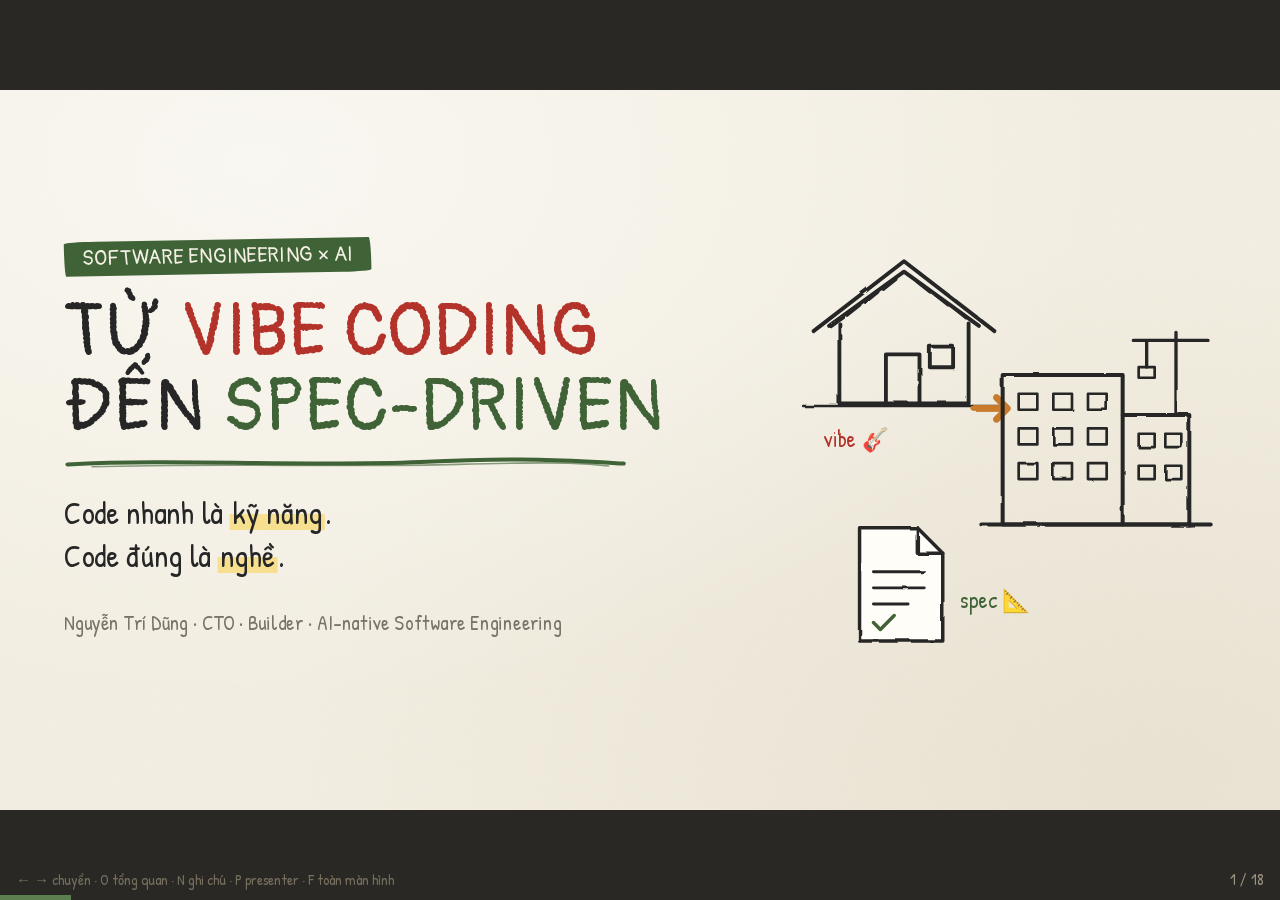
==== slides/index.html @ d76882a0 "Slides, repo mẫu Spec Kit và demo cho buổi 'Từ Vibe Coding đến Spec-Driven' Co-Authored-By: Claude O" ====
<!DOCTYPE html>
<html lang="vi">
<head>
<meta charset="UTF-8">
<meta name="viewport" content="width=device-width, initial-scale=1">
<title>Từ Vibe Coding đến Spec-Driven</title>
<link rel="stylesheet" href="fonts/fonts.css">
<style>
:root{
  --paper:#f5f0e4; --paper2:#efe8d8; --ink:#262626; --ink2:#4a4a4a; --mute:#7a7468;
  --green:#3f6236; --green2:#5b7f4f; --greenbg:#dfe6d2; --red:#b3332b; --redbg:#f3d9d3;
  --yellow:#f6e08f; --orange:#c97a2b; --blue:#3b5f8a;
  --hand:'Patrick Hand','Pangolin','Comic Sans MS',cursive;
  --title:'Pangolin','Patrick Hand','Comic Sans MS',cursive;
  --mono:'JetBrains Mono',ui-monospace,Menlo,monospace;
  --wob:255px 18px 225px 15px / 15px 225px 18px 255px;
  --wob2:15px 225px 15px 255px / 255px 15px 225px 18px;
}
*{box-sizing:border-box}
html,body{margin:0;height:100%;background:#2a2824;overflow:hidden;font-family:var(--hand);color:var(--ink)}
#stage{position:absolute;width:1600px;height:900px;left:50%;top:50%;transform-origin:0 0}
.slide{position:absolute;inset:0;padding:56px 80px 60px;display:none;flex-direction:column;
  background:var(--paper);
  background-image:
    radial-gradient(ellipse at 20% 10%,rgba(255,255,255,.55),transparent 60%),
    radial-gradient(ellipse at 90% 95%,rgba(160,140,100,.12),transparent 55%),
    url("data:image/svg+xml;utf8,<svg xmlns='http://www.w3.org/2000/svg' width='300' height='300'><filter id='n'><feTurbulence type='fractalNoise' baseFrequency='.85' numOctaves='3' stitchTiles='stitch'/><feColorMatrix values='0 0 0 0 .4  0 0 0 0 .35  0 0 0 0 .25  0 0 0 .07 0'/></filter><rect width='100%' height='100%' filter='url(%23n)'/></svg>");
  font-size:28px;line-height:1.35}
.slide.active{display:flex}
.slide aside.notes{display:none}

/* ---------- Typography ---------- */
h1,h2,h3{font-family:var(--title);font-weight:400;margin:0;letter-spacing:.5px}
h1.t{font-size:62px;text-transform:uppercase;text-align:center;line-height:1.1}
h1.t .g{color:var(--green)}
.brush{display:block;margin:6px auto 0;width:62%;height:16px}
.sub{text-align:center;font-size:30px;color:var(--ink2);margin-top:8px}
.secno{position:absolute;left:34px;top:34px;background:var(--green);color:#f5f0e4;font-family:var(--title);font-size:30px;
  padding:4px 22px 4px 16px;border-radius:var(--wob);transform:rotate(-3deg)}
.g{color:var(--green)} .r{color:var(--red)} .o{color:var(--orange)} .m{color:var(--mute)} .b{color:var(--blue)}
.hl{background:linear-gradient(transparent 55%,var(--yellow) 55%,var(--yellow) 92%,transparent 92%);padding:0 3px}
.u{text-decoration:underline;text-decoration-color:var(--green2);text-decoration-thickness:3px;text-underline-offset:6px}
.ur{text-decoration:underline wavy;text-decoration-color:var(--red);text-decoration-thickness:2px;text-underline-offset:6px}
code,.mono{font-family:var(--mono);font-size:.78em}
small{font-size:.8em}
ul.clean{list-style:none;padding:0;margin:0} ul.clean li{margin:6px 0}
ul.dots{margin:6px 0;padding-left:26px} ul.dots li{margin:4px 0}
.ck::before{content:"✔";color:var(--green);margin-right:10px;font-weight:700}
.xx::before{content:"✘";color:var(--red);margin-right:10px;font-weight:700}

/* ---------- Sketchy boxes ---------- */
.box{position:relative;padding:20px 24px;border:2.5px solid var(--ink);border-radius:var(--wob);background:rgba(255,255,255,.28)}
.box.alt{border-radius:var(--wob2)}
.box.green{border-color:var(--green);background:rgba(223,230,210,.55)}
.box.red{border-color:var(--red);background:rgba(243,217,211,.45)}
.box.dash{border-style:dashed}
.box.fill{background:var(--greenbg)}
.box h3{font-size:32px;margin-bottom:8px}
.tag{display:inline-block;background:var(--ink);color:var(--paper);padding:4px 22px;font-family:var(--title);font-size:30px;border-radius:var(--wob);transform:rotate(-1deg)}
.tag.red{background:var(--red)} .tag.green{background:var(--green)}
.tag.light{background:#e4dac3;color:var(--ink)}
.num{display:inline-flex;align-items:center;justify-content:center;width:46px;height:46px;border-radius:50%;
  background:var(--green);color:#fff;font-family:var(--title);font-size:26px;flex:none}
.num.red{background:var(--red)} .num.ink{background:var(--ink)}
.chot{margin-top:auto;border:2.5px dashed var(--ink2);border-radius:var(--wob2);padding:14px 26px;font-size:30px;
  display:block;background:rgba(246,224,143,.25)}
.chot::before{content:"★";font-size:38px;color:var(--orange);margin-right:16px;vertical-align:-4px}
.chot.big{font-size:36px;text-align:center}

/* ---------- Layout ---------- */
.row{display:flex;gap:28px} .col{display:flex;flex-direction:column;gap:18px}
.grow{flex:1} .center{text-align:center} .mid{align-items:center} .jc{justify-content:center}
.grid2{display:grid;grid-template-columns:1fr 1fr;gap:26px}
.grid3{display:grid;grid-template-columns:repeat(3,1fr);gap:22px}
.grid4{display:grid;grid-template-columns:repeat(4,1fr);gap:18px}
.vline{width:0;border-left:2.5px dashed var(--ink2);align-self:stretch}
.mt{margin-top:22px} .mt2{margin-top:36px} .mb{margin-bottom:18px}
.flow{display:flex;align-items:stretch;gap:0}
.flow .step{flex:1;text-align:center;padding:14px 10px;position:relative}
.flow .arrow{align-self:center;font-size:40px;color:var(--ink2);padding:0 4px}
.step .ic{height:84px;display:flex;justify-content:center;align-items:center;margin:6px 0}
.step h4{font-family:var(--title);font-weight:400;font-size:27px;margin:4px 0}
.step p{margin:2px 0;font-size:22px;color:var(--ink2)}
.ill{display:block;margin:auto}
svg .s{fill:none;stroke:var(--ink);stroke-width:3;stroke-linecap:round;stroke-linejoin:round}
.sketch{filter:url(#rough)}

/* tables */
table.t{border-collapse:collapse;width:100%;font-size:24px}
table.t th{font-family:var(--title);font-weight:400;text-align:left;border-bottom:2.5px solid var(--ink);padding:8px 12px;font-size:26px}
table.t td{border-bottom:1.5px dashed #b8ae98;padding:8px 12px;vertical-align:top}
pre.code{font-family:var(--mono);font-size:19px;line-height:1.45;background:#272822;color:#f2efe6;padding:18px 22px;border-radius:10px;margin:0;white-space:pre;overflow:hidden}
pre.code .c{color:#9a9a86} pre.code .k{color:#a6e22e} pre.code .y{color:#e6db74} pre.code .p{color:#f92672} pre.code .b{color:#66d9ef}
.paper{background:#fffdf7;border:1.5px solid #d6cdb6;box-shadow:4px 5px 0 rgba(0,0,0,.08);padding:18px 24px;font-size:22px;border-radius:4px}
.paper.mono{font-family:var(--mono);font-size:17px;line-height:1.5;white-space:pre}

.ex{display:flex;flex-wrap:wrap;gap:5px 8px;align-items:center;margin-top:4px}
.ex>b{font-family:var(--mono);font-size:15px;color:var(--mute);font-weight:400;margin-right:2px}
.ex>span{font-size:18.5px;color:var(--ink2);border:1.5px dashed #b8ae98;border-radius:14px;padding:1px 11px;background:rgba(255,255,255,.45)}
.key{font-size:24px;line-height:1.3}
.chot b,.key b{font-weight:400;color:var(--green)}
/* fragments */
.frag{opacity:0;transform:translateY(14px);transition:opacity .45s ease,transform .45s ease}
.frag.on{opacity:1;transform:none}
svg .frag{transform:none}
.frag.pop{transform:scale(.92)} .frag.pop.on{transform:none}
.frag.dim-after.on.past{opacity:.45}

/* chrome */
#bar{position:fixed;left:0;bottom:0;height:5px;background:var(--green2);transition:width .3s;z-index:5}
#pg{position:fixed;right:16px;bottom:10px;color:#9b9384;font:16px var(--hand);z-index:5}
#help{position:fixed;left:16px;bottom:10px;color:#77705f;font:15px var(--hand);z-index:5}
#notes-ov{position:fixed;left:0;right:0;bottom:0;max-height:42%;overflow:auto;background:rgba(20,20,18,.94);color:#f2ecdc;
  font:22px/1.45 var(--hand);padding:18px 30px;display:none;z-index:9;white-space:pre-wrap}
body.overview{overflow:auto}
body.overview #stage{position:static;transform:none!important;width:auto;height:auto;display:grid;grid-template-columns:repeat(auto-fill,400px);gap:18px;padding:24px;justify-content:center}
body.overview .slide{display:flex;position:relative;width:1600px;height:900px;zoom:.25;cursor:pointer;outline:6px solid transparent}
body.overview .slide.active{outline-color:var(--yellow)}
body.overview .frag{opacity:1;transform:none}
body.overview #bar,body.overview #pg{display:none}

/* presenter */
body.presenter{background:#1d1c1a;color:#eee;overflow:auto;font-family:var(--hand)}
#pv{display:none;padding:22px 30px;gap:24px;grid-template-columns:1.2fr 1fr;height:100vh}
body.presenter #pv{display:grid} body.presenter #stage,body.presenter #bar,body.presenter #pg,body.presenter #help{display:none}
#pv .clock{font-size:54px;font-family:var(--mono);color:var(--yellow)}
#pv .cur{font-size:30px;color:#fff;margin:6px 0} #pv .nxt{font-size:22px;color:#a9a294}
#pv .nt{font-size:25px;line-height:1.5;white-space:pre-wrap;overflow:auto;background:#2a2926;padding:18px 22px;border-radius:10px}
#pv button{font:20px var(--hand);padding:8px 18px;margin-right:8px;border-radius:8px;border:0;background:#3f6236;color:#fff;cursor:pointer}
#pv .plan{font-size:19px;color:#bdb6a7;line-height:1.6}
#pv .plan b{color:var(--yellow);font-weight:400}

@media print{
  @page{size:1600px 900px;margin:0}
  html,body{overflow:visible;background:none;height:auto}
  #stage{position:static;transform:none!important;width:1600px;height:auto}
  .slide{display:flex!important;position:relative;width:1600px;height:900px;page-break-after:always;break-after:page}
  .frag{opacity:1!important;transform:none!important}
  #bar,#pg,#help,#notes-ov{display:none!important}
}
</style>
</head>
<body>

<!-- ===================== SVG SYMBOLS (hand-drawn style) ===================== -->
<svg width="0" height="0" style="position:absolute" aria-hidden="true">
  <defs>
    <filter id="rough"><feTurbulence type="fractalNoise" baseFrequency="0.03" numOctaves="2" seed="7"/><feDisplacementMap in="SourceGraphic" scale="3.2"/></filter>
    <symbol id="robot" viewBox="0 0 100 110">
      <g fill="none" stroke="#262626" stroke-width="3" stroke-linecap="round" stroke-linejoin="round"><line x1="50" y1="6" x2="50" y2="20"/><circle cx="50" cy="6" r="4" fill="#5b7f4f"/>
      <rect x="18" y="20" width="64" height="46" rx="18"/><rect x="28" y="30" width="44" height="26" rx="11" fill="#262626"/>
      <rect x="10" y="36" width="8" height="16" rx="3"/><rect x="82" y="36" width="8" height="16" rx="3"/>
      <rect x="28" y="70" width="44" height="34" rx="10"/><circle cx="50" cy="86" r="5"/></g>
      <ellipse cx="40" cy="43" rx="5" ry="6" fill="#9fd88a"/><ellipse cx="60" cy="43" rx="5" ry="6" fill="#9fd88a"/>
    </symbol>
    <symbol id="person" viewBox="0 0 100 120">
      <g fill="none" stroke="#262626" stroke-width="3" stroke-linecap="round" stroke-linejoin="round"><circle cx="50" cy="30" r="18" fill="#fffdf7"/><path d="M33 24c4-14 30-16 35-2c-6-4-14-6-20 0c-4-4-10-2-15 2z" fill="#262626"/>
      <path d="M44 34q6 4 12 0"/><path d="M20 116c0-34 12-50 30-50s30 16 30 50" fill="#e8e2d2"/><path d="M42 68l8 12l8-12"/></g>
      <circle cx="43" cy="28" r="2" fill="#262626"/><circle cx="57" cy="28" r="2" fill="#262626"/>
    </symbol>
    <symbol id="laptop" viewBox="0 0 120 80">
      <g fill="none" stroke="#262626" stroke-width="3" stroke-linecap="round" stroke-linejoin="round"><path d="M22 8h76v50H22z" fill="#d9d2c0"/><path d="M8 62h104l-8 12H16z" fill="#e8e2d2"/><circle cx="60" cy="33" r="5"/></g>
    </symbol>
    <symbol id="hut" viewBox="0 0 160 130">
      <g fill="none" stroke="#262626" stroke-width="3" stroke-linecap="round" stroke-linejoin="round"><path d="M10 64L80 10l70 54"/><path d="M22 60L80 18l58 42" />
      <path d="M30 58v62h100V58"/><path d="M66 120V82h26v38"/><rect x="100" y="76" width="18" height="16"/>
      <path d="M36 52l10-8M50 42l10-8M64 32l10-8M90 26l10 8M104 36l10 8M118 46l10 8" stroke-width="2"/>
      <path d="M2 122h156" stroke-width="2"/></g>
    </symbol>
    <symbol id="building" viewBox="0 0 180 160">
      <g fill="none" stroke="#262626" stroke-width="3" stroke-linecap="round" stroke-linejoin="round"><rect x="20" y="40" width="90" height="112"/><path d="M110 70h50v82h-50"/>
      <path d="M32 54h14v12H32zM58 54h14v12H58zM84 54h14v12H84zM32 80h14v12H32zM58 80h14v12H58zM84 80h14v12H84zM32 106h14v12H32zM58 106h14v12H58zM84 106h14v12H84zM122 84h12v10h-12zM142 84h12v10h-12zM122 108h12v10h-12zM142 108h12v10h-12z" stroke-width="2"/>
      <path d="M150 70V8M118 14h56M150 14l-26 0M128 14v20" stroke-width="2.5"/><rect x="122" y="34" width="12" height="8" stroke-width="2"/>
      <path d="M4 152h172"/></g>
    </symbol>
    <symbol id="doc" viewBox="0 0 90 110">
      <g fill="none" stroke="#262626" stroke-width="3" stroke-linecap="round" stroke-linejoin="round"><path d="M10 6h50l22 22v76H10z" fill="#fffdf7"/><path d="M60 6v22h22"/>
      <path d="M22 44h44M22 58h44M22 72h30" stroke-width="2.5"/><path d="M22 88l6 6l12-12" stroke="#3f6236"/></g>
    </symbol>
    <symbol id="bulb" viewBox="0 0 80 100">
      <g fill="none" stroke="#262626" stroke-width="3" stroke-linecap="round" stroke-linejoin="round"><path d="M40 12a24 24 0 0 0-14 44c4 4 5 8 5 14h18c0-6 1-10 5-14a24 24 0 0 0-14-44z" fill="#f6e08f"/>
      <path d="M31 76h18M33 84h14"/><path d="M8 18l7 5M72 18l-7 5M40 0v6M2 46h7M78 46h-7" stroke-width="2.5"/></g>
    </symbol>
    <symbol id="sign" viewBox="0 0 100 110">
      <g fill="none" stroke="#262626" stroke-width="3" stroke-linecap="round" stroke-linejoin="round"><path d="M48 10v96"/><path d="M14 18h66l12 12l-12 12H14z" fill="#d9c7a3"/><path d="M84 52H22l-12 12l12 12h62z" fill="#e8dcc2"/><path d="M30 106h40"/></g>
    </symbol>
    <symbol id="check" viewBox="0 0 90 110">
      <g fill="none" stroke="#262626" stroke-width="3" stroke-linecap="round" stroke-linejoin="round"><rect x="10" y="12" width="70" height="92" rx="6" fill="#fffdf7"/><rect x="30" y="4" width="30" height="14" rx="4" fill="#d9d2c0"/>
      <path d="M22 40l5 5l9-9M22 62l5 5l9-9M22 84l5 5l9-9" stroke="#3f6236"/><path d="M44 42h26M44 64h26M44 86h20" stroke-width="2.5"/></g>
    </symbol>
    <symbol id="test" viewBox="0 0 100 100">
      <g fill="none" stroke="#262626" stroke-width="3" stroke-linecap="round" stroke-linejoin="round"><rect x="8" y="8" width="84" height="84" rx="10" fill="#fffdf7"/><path d="M26 52l14 14l34-34" stroke="#3f6236" stroke-width="6"/></g>
    </symbol>
    <symbol id="tree" viewBox="0 0 100 100">
      <g fill="none" stroke="#262626" stroke-width="3" stroke-linecap="round" stroke-linejoin="round"><rect x="34" y="6" width="32" height="16" rx="3"/><path d="M50 22v14M18 36h64M18 36v12M50 36v12M82 36v12"/>
      <rect x="6" y="48" width="24" height="14" rx="3"/><rect x="38" y="48" width="24" height="14" rx="3"/><rect x="70" y="48" width="24" height="14" rx="3"/>
      <path d="M18 62v10M50 62v10M82 62v10M10 72h16v12H10zM42 72h16v12H42zM74 72h16v12H74z" stroke-width="2"/></g>
    </symbol>
    <symbol id="target" viewBox="0 0 100 100">
      <g fill="none" stroke="#262626" stroke-width="3" stroke-linecap="round" stroke-linejoin="round"><circle cx="46" cy="54" r="38"/><circle cx="46" cy="54" r="24"/><circle cx="46" cy="54" r="9" fill="#b3332b"/><path d="M46 54L90 10M80 10h10v10"/></g>
    </symbol>
    <symbol id="brush" viewBox="0 0 600 16" preserveAspectRatio="none">
      <path d="M4 10 C120 3 260 13 380 7 S540 5 596 9" stroke="#3f6236" stroke-width="5" fill="none" stroke-linecap="round"/>
      <path d="M30 13 C160 8 300 14 420 10 S560 9 580 12" stroke="#3f6236" stroke-width="2" fill="none" stroke-linecap="round" opacity=".6"/>
    </symbol>
  </defs>
</svg>

<div id="stage">

<!-- 15 slides. Lời nói chi tiết: ../kich-ban-noi.md -->

<!-- 1 ─────────────────────────────────────────── -->
<section class="slide" data-title="Tiêu đề" data-part="0. Mở đầu (0–5')">
  <div class="row mid" style="height:100%;gap:40px">
    <div class="grow">
      <div class="tag green" style="font-size:26px">SOFTWARE ENGINEERING × AI</div>
      <h1 style="font-family:var(--title);font-size:92px;line-height:1.02;margin-top:26px;text-transform:uppercase">
        Từ <span class="r">Vibe Coding</span><br>đến <span class="g">Spec-Driven</span></h1>
      <svg class="brush" style="margin:14px 0 0;width:80%"><use href="#brush"/></svg>
      <p style="font-size:40px;margin:26px 0 0">Code nhanh là <span class="hl">kỹ năng</span>.<br>Code đúng là <span class="hl">nghề</span>.</p>
      <p class="m" style="font-size:26px;margin-top:40px">Nguyễn Trí Dũng · CTO · Builder · AI-native Software Engineering</p>
    </div>
    <div class="sketch" style="width:520px;position:relative;height:560px">
      <svg width="260" height="210" style="position:absolute;left:0;top:30px"><use href="#hut"/></svg>
      <div style="position:absolute;left:30px;top:250px;font-size:28px" class="r">vibe 🎸</div>
      <div style="position:absolute;left:210px;top:180px;font-size:70px;color:var(--orange)">➜</div>
      <svg width="300" height="270" style="position:absolute;right:0;top:120px"><use href="#building"/></svg>
      <svg width="130" height="160" style="position:absolute;left:60px;bottom:30px"><use href="#doc"/></svg>
      <div style="position:absolute;left:200px;bottom:70px;font-size:28px" class="g">spec 📐</div>
    </div>
  </div>
<aside class="notes">§1 (0:00–2:00) Chào · giới thiệu 60s · 3 câu hỏi giơ tay (nói, không chiếu).</aside>
</section>

<!-- 2 ─────────────────────────────────────────── -->
<section class="slide" data-title="Một prompt, 2 phút" data-part="0. Mở đầu (0–5')">
  <h1 class="t">1 câu prompt · <span class="g">2 phút 37 giây</span></h1>
  <svg class="brush"><use href="#brush"/></svg>
  <div class="row mt" style="gap:28px;align-items:flex-start">
    <div class="col" style="width:470px">
      <pre class="code" style="font-size:22px"><span class="c">$</span> claude
<span class="y">&gt; làm cho tôi app đặt phòng
  tự học cho thư viện, có 6 phòng,
  đẹp, chạy được luôn</span></pre>
      <div class="box green" style="font-size:23px"><b>AI tự nghĩ ra</b> (không ai yêu cầu):
        <ul class="clean" style="font-size:21px;margin-top:6px">
          <li class="ck frag" data-f="1">Mở cửa 7:00–21:00</li><li class="ck frag" data-f="2">Tối đa 3 giờ / người / ngày</li><li class="ck frag" data-f="3">Đặt trước tối đa 7 ngày</li>
          <li class="ck frag" data-f="4">Chặn trùng giờ, chặn giờ đã qua</li><li class="ck frag" data-f="5">Ẩn họ, chỉ hiện tên</li><li class="ck frag" data-f="6">Mã huỷ 6 ký tự</li></ul></div>
    </div>
    <div class="grow" style="position:relative">
      <img src="img/studyroom-app.jpg" style="width:100%;border-radius:10px;box-shadow:6px 8px 0 rgba(0,0,0,.12);border:2px solid #333" alt="App đặt phòng do AI tạo">
      <div class="tag red" style="position:absolute;right:-14px;bottom:-18px;font-size:26px;transform:rotate(-3deg)">Opus 5.5 · không sửa 1 dòng</div>
    </div>
  </div>
  <div class="chot frag" data-f="9">Vậy… <b>còn cần kỹ sư phần mềm không?</b> 🤔</div>
<aside class="notes">§2 (2:00–5:00) Show app thật (localhost:3000). Khen thật lòng. Đặt câu hỏi treo: còn cần kỹ sư không? → cả buổi trả lời câu này.</aside>
</section>

<!-- 3 ─────────────────────────────────────────── -->
<section class="slide" data-title="Vibe coding tỏa sáng khi nào" data-part="1. Vibe coding (5–15')">
  <div class="secno">1/-</div>
  <h1 class="t">Vibe coding: <span class="g">siêu năng lực thật</span></h1>
  <svg class="brush"><use href="#brush"/></svg>
  <div class="paper center mt" style="font-size:26px">"…fully give in to the vibes… and <span class="hl">forget that the code even exists</span>." <span class="m" style="font-size:21px">— Andrej Karpathy, 02/2025</span></div>
  <div class="grid4 mt" style="font-size:22px;gap:18px">
    <div data-f="1" class="frag box"><div style="font-size:46px">🧪</div><h3 style="font-size:27px">Thử ý tưởng</h3>
      <p><b>Tình huống:</b> muốn biết thư viện có cần app đặt phòng không</p><p class="g">→ 2 phút có app, mang đi hỏi thủ thư <b>chiều nay</b></p></div>
    <div data-f="2" class="frag box alt"><div style="font-size:46px">📚</div><h3 style="font-size:27px">Học cái mới</h3>
      <p><b>Tình huống:</b> chưa hiểu WebSocket là gì</p><p class="g">→ bảo AI làm app chat, chạy thử rồi <b>đọc ngược</b> code</p></div>
    <div data-f="3" class="frag box"><div style="font-size:46px">🏆</div><h3 style="font-size:27px">Thi / demo</h3>
      <p><b>Tình huống:</b> hackathon 24h, cần bản chạy được để trình bày</p><p class="g">→ demo xong là <b>xong việc</b></p></div>
    <div data-f="4" class="frag box alt"><div style="font-size:46px">🔧</div><h3 style="font-size:27px">Việc vặt</h3>
      <p><b>Tình huống:</b> gộp 300 file Excel điểm danh thành 1</p><p class="g">→ script chạy <b>1 lần</b>, dùng xong bỏ</p></div>
  </div>
  <div class="chot frag" data-f="5">Điểm chung: <b>sai cũng không ai mất gì</b> · <b>dùng xong có thể vứt</b>.</div>
<aside class="notes">§3 (5:00–9:00) Định nghĩa + 4 tình huống cụ thể. Chốt điểm chung: rủi ro thấp, vứt được.</aside>
</section>

<!-- 4 ─────────────────────────────────────────── -->
<section class="slide" data-title="Đổi đề: có tiền thật" data-part="1. Vibe coding (5–15')">
  <div class="secno">DEMO</div>
  <h1 class="t">Đổi đề: <span class="r">có tiền thật</span> 💰</h1>
  <svg class="brush"><use href="#brush"/></svg>
  <div class="row mt" style="gap:28px">
    <div class="col" style="width:560px">
      <pre class="code" style="font-size:21px"><span class="c">$</span> claude
<span class="y">&gt; làm cho tôi app cho nhà đầu tư
  cầm cố cổ phiếu trong tài khoản
  chứng khoán để vay tiền ngân hàng,
  có tính lãi hằng ngày, đẹp,
  chạy được luôn</span></pre>
      <div class="box green" style="font-size:22px">Kết quả: <b>766 dòng</b>, đẹp, có biểu đồ lãi, cảnh báo call margin, kịch bản giá, xuất CSV… 👏<br><span class="m">AI còn ghi chú: "số liệu là giả định".</span> Ai đọc dòng đó?</div>
    </div>
    <div class="col grow">
      <div class="box red frag" data-f="1"><b class="r">Nhưng AI đã tự quyết thay bạn — về tiền:</b>
        <table class="t" style="font-size:19.5px;margin-top:6px">
          <tr><th>AI tự chọn (code thật)</th><th style="width:22%">Ai duyệt?</th></tr>
          <tr class="frag" data-f="2"><td>Lãi <b>8,9–10,5%/năm</b>, gắn với <b>tên ngân hàng thật</b> (Techcombank, BIDV…)</td><td class="r">không ai</td></tr>
          <tr class="frag" data-f="3"><td>Chia <b>365</b> ngày · quá hạn phạt <b>150%</b> lãi</td><td class="r">không ai</td></tr>
          <tr class="frag" data-f="4"><td>Cho vay <b>40–50%</b> giá trị cổ phiếu, tuỳ mã</td><td class="r">không ai</td></tr>
          <tr class="frag" data-f="5"><td>Cảnh báo ở LTV <b>60%</b>, bán giải chấp ở <b>70%</b></td><td class="r">không ai</td></tr>
          <tr class="frag" data-f="6"><td>Trả nợ: trừ <b>lãi trước, gốc sau</b></td><td class="r">không ai</td></tr>
          <tr class="frag" data-f="7"><td>Tiền lãi là <b>số thực</b>, không làm tròn đến đồng</td><td class="r">không ai</td></tr>
          <tr class="frag" data-f="8"><td>Giá cổ phiếu <b>gõ cứng</b> · dữ liệu lưu <b>trên trình duyệt</b> · <b>không</b> nối ngân hàng/CTCK nào</td><td class="r">—</td></tr>
        </table></div>
      <div class="box dash alt center frag" data-f="20" style="font-size:25px">Với thư viện: đoán sai = <b>đặt lại phòng</b>.<br>Với ngân hàng: đoán sai = <b class="r">mất tiền thật, kiện tụng</b>.</div>
    </div>
  </div>
<aside class="notes">§4 (9:00–15:00) LIVE hoặc mở bản đã vibe sẵn (demo/vibe-camco). Mở code, tìm các hằng số lãi/LTV cho phòng xem.
Câu chốt: không phải AI dở — mà AI ĐOÁN, và không ai duyệt.</aside>
</section>

<!-- 5 ─────────────────────────────────────────── -->
<section class="slide" data-title="Tảng băng" data-part="2. Phần chìm (15–35')">
  <div class="secno">2/-</div>
  <h1 class="t">Code &amp; UI chỉ là <span class="g">đỉnh tảng băng</span></h1>
  <svg class="brush"><use href="#brush"/></svg>
  <div class="row mt mid" style="gap:24px">
    <div style="width:820px;position:relative;height:600px">
      <svg viewBox="0 0 820 600" width="820" height="600" class="sketch">
        <path d="M0 130 Q 102 120 205 130 T 410 130 T 615 130 T 820 130" stroke="#3b5f8a" stroke-width="3" fill="none"/>
        <rect x="0" y="130" width="820" height="470" fill="#3b5f8a" opacity=".08"/>
        <path d="M330 130 L370 50 L410 75 L450 40 L490 130" fill="#fffdf7" stroke="#262626" stroke-width="3" stroke-linecap="round" stroke-linejoin="round"/>
        <g class="frag" data-f="1"><path d="M330 130 L60 290 L90 470 L300 590 L560 590 L770 450 L760 270 L490 130 Z" fill="#e7eef5" stroke="#262626" stroke-width="3" stroke-linecap="round" stroke-linejoin="round"/></g>
      </svg>
      <div style="position:absolute;left:350px;top:78px;font-size:22px">UI · Code</div>
      <div style="position:absolute;left:110px;top:235px;width:620px;font-size:24px;line-height:1.8;text-align:center;color:var(--ink2)">
        <div class="frag" data-f="2"><b class="g">Business Rules</b>: lãi suất, hạn mức, đáo hạn, cut-off time, ngày lễ</div>
        <div class="frag" data-f="3"><b class="g">Integration</b>: API Core Banking, công ty chứng khoán, reconciliation</div>
        <div class="frag" data-f="4"><b class="g">Security</b>: encryption, chữ ký số, phân quyền, audit log</div>
        <div class="frag" data-f="5"><b class="g">Scalability</b>: 10.000 người dùng cùng lúc</div>
        <div class="frag" data-f="6"><b class="g">Compliance</b>: KYC, bảo vệ dữ liệu cá nhân</div>
        <div class="frag" data-f="7"><b class="g">Operations</b>: incident, maintenance, handover</div></div>
    </div>
    <div class="col grow" style="font-size:25px">
      <div class="box">Vibe coding làm <b>phần nổi</b> rất giỏi.</div>
      <div class="box red alt frag" data-f="8">Phần chìm <b class="r">không thể đoán</b>: phải <b>biết</b>, phải <b>thống nhất</b>, phải <b>đúng 100%</b>.</div>
      <div class="box green frag" data-f="9">Kỹ sư phần mềm = người <b>nhìn thấy phần chìm</b>.<br><span class="g"><b>System Thinking</b></span></div>
    </div>
  </div>
<aside class="notes">§5 (15:00–20:00) Nhấn → từng tầng: khối chìm → Business Rules → Integration → Security → Scalability → Compliance → Operations → 2 câu chốt bên phải.</aside>
</section>

<!-- 6 ─────────────────────────────────────────── -->
<section class="slide" data-title="App không đứng một mình" data-part="2. Phần chìm (15–35')">
  <div class="secno">2/-</div>
  <h1 class="t">App của bạn <span class="r">không đứng một mình</span></h1>
  <svg class="brush"><use href="#brush"/></svg>
  <div style="position:relative;height:610px;margin-top:10px">
    <svg viewBox="0 0 1440 610" width="1440" height="610" style="position:absolute;left:0;top:0" class="sketch">
      <defs><marker id="ah2" viewBox="0 0 10 10" refX="8" refY="5" markerWidth="7" markerHeight="7" orient="auto-start-reverse"><path d="M0 0L10 5L0 10z" fill="#262626"/></marker></defs>
      <g fill="none" stroke="#262626" stroke-width="3" stroke-linecap="round">
        <path d="M250 300 H480" marker-end="url(#ah2)" marker-start="url(#ah2)"/>
        <g class="frag" data-f="1"><path d="M790 250 L1010 140" marker-end="url(#ah2)" marker-start="url(#ah2)"/></g>
        <g class="frag" data-f="2"><path d="M790 350 L1010 460" marker-end="url(#ah2)" marker-start="url(#ah2)"/></g>
      </g>
    </svg>
    <div class="box center" style="position:absolute;left:0;top:220px;width:250px"><div style="font-size:50px">📱</div><b>10.000 nhà đầu tư</b></div>
    <div class="box green alt center" style="position:absolute;left:480px;top:200px;width:310px;height:200px"><div style="font-size:50px">🧩</div><b>Hệ thống của bạn</b><br><span class="m" style="font-size:22px">(app vibe 2 phút?)</span></div>
    <div class="box center frag" data-f="1" style="position:absolute;left:1010px;top:60px;width:330px"><div style="font-size:44px">🏦</div><b>Core Banking</b><br><span style="font-size:21px">giải ngân · thu nợ · tài khoản</span></div>
    <div class="box alt center frag" data-f="2" style="position:absolute;left:1010px;top:400px;width:330px"><div style="font-size:44px">📈</div><b>Securities Company</b><br><span style="font-size:21px">phong toả cổ phiếu · giá · force sell</span></div>
    <div class="box dash frag" data-f="3" style="position:absolute;left:560px;top:0;width:420px;font-size:21px">📄 <b>API Contract (2 bên):</b> format, error code, timeout. Gọi lại lần 2 có bị trừ tiền 2 lần? <span class="m">(idempotency)</span></div>
    <div class="box dash alt frag" data-f="4" style="position:absolute;left:0;top:30px;width:430px;font-size:21px">🔐 <b>Security:</b> encryption, ký số từng request, key để ở đâu, ai được xem dữ liệu?</div>
    <div class="box dash frag" data-f="5" style="position:absolute;left:0;top:430px;width:440px;font-size:21px">🚦 <b>Load / Rate Limit:</b> 10.000 người bấm "xem dư nợ" = 10.000 request vào Core Banking. Có làm nghẽn ngân hàng?</div>
    <div class="box dash red alt frag" data-f="6" style="position:absolute;left:470px;top:440px;width:470px;font-size:21px">🕳️ <b>Backdoor &amp; DDoS:</b> app sơ sài nối thẳng API ngân hàng → hacker đi qua app của bạn. DDoS là sập.</div>
  </div>
<aside class="notes">§6 (20:00–26:00) → Core Banking → Securities Company → API Contract → Security → Load → Backdoor/DDoS. Mỗi lần nhấn, nói 1 ý.</aside>
</section>

<!-- 7 ─────────────────────────────────────────── -->
<section class="slide" data-title="Khi app thành công" data-part="2. Phần chìm (15–35')">
  <div class="secno">2/-</div>
  <h1 class="t">Khi app <span class="g">thành công</span>… mới là lúc <span class="r">khó</span></h1>
  <svg class="brush"><use href="#brush"/></svg>
  <div class="row mt jc" style="gap:0;align-items:stretch;font-size:26px">
    <div class="box center" style="width:330px"><div class="tag light">Tháng 1</div><div style="font-size:52px">🚀</div>2 bạn vibe ra app</div>
    <div class="arrow frag" data-f="1" style="align-self:center;font-size:46px;padding:0 14px">→</div>
    <div class="box alt green center frag" data-f="1" style="width:330px"><div class="tag green">Tháng 6</div><div style="font-size:52px">🎉</div>10.000 users · business <b>đúng</b>!</div>
    <div class="arrow frag" data-f="2" style="align-self:center;font-size:46px;padding:0 14px">→</div>
    <div class="box center frag" data-f="2" style="width:380px"><div class="tag light">Tháng 7</div><div style="font-size:52px">👔➜👩‍💻👨‍💻</div>Bạn đi lo business,<br><b>handover</b> cho 2 dev mới</div>
  </div>
  <div class="row mt mid jc" style="gap:30px">
    <div class="paper frag" data-f="3" style="font-size:26px;max-width:880px">🧑‍💻 <b>Dev mới:</b> <i>"Anh ơi, lãi đang chia 365 hay 360? Sao chỗ này làm tròn lên? Em sửa có ảnh hưởng gì không?"</i></div>
    <div class="box red frag" data-f="4" style="font-size:26px;width:470px">😶 Bạn: <i>"…AI chọn đấy."</i><br><b class="r">Chỉ có code. Không ai biết vì sao.</b></div>
  </div>
  <div class="box dash mt frag" data-f="5" style="font-size:24px">
    <div class="row mid" style="gap:18px"><b style="white-space:nowrap">💸 Chi phí vòng đời phần mềm:</b>
      <div class="grow" style="display:flex;height:42px;border:2.5px solid var(--ink);border-radius:8px;overflow:hidden;font-size:21px">
        <div style="width:25%;background:var(--greenbg);display:flex;align-items:center;justify-content:center">Build</div>
        <div style="width:75%;background:var(--redbg);display:flex;align-items:center;justify-content:center"><b>Operate &amp; Maintain</b> — nhiều năm</div></div></div>
  </div>
  <div class="chot frag" data-f="6">Code cho biết hệ thống <b>đang</b> làm gì. Không cho biết <b>đúng ra</b> phải làm gì.</div>
<aside class="notes">§7a (26:00–30:00) Kể như câu chuyện: Tháng 1 → Tháng 6 → Tháng 7 → câu hỏi của dev mới → "AI chọn đấy" → chi phí vòng đời → câu chốt.
Tỉ lệ Build/Operate là minh hoạ xu hướng phổ biến (bảo trì chiếm phần lớn TCO) — không nêu con số chính xác.</aside>
</section>

<section class="slide" data-title="Một ticket từ khách hàng" data-part="2. Phần chìm (15–35')">
  <div class="secno">2/-</div>
  <h1 class="t">Một <span class="r">ticket</span> từ khách hàng</h1>
  <svg class="brush"><use href="#brush"/></svg>
  <div class="paper mt center" style="font-size:30px">💬 <i>"Đặt hàng báo <b>thành công</b>, tôi có dùng mã giảm giá <b>XXXX</b>, nhưng <b>chưa nhận được hàng</b>."</i></div>
  <div class="row mt mid frag" data-f="1" style="gap:16px;font-size:26px">
    <div class="tag red" style="width:190px;text-align:center">❌ Vibe</div>
    <div class="box red" style="padding:10px 20px"><code>&gt; fix lỗi khách báo</code></div><div style="font-size:34px">→</div>
    <div class="box red alt" style="padding:10px 20px">deploy luôn</div><div style="font-size:34px">→</div>
    <div style="font-size:44px">🙏</div>
  </div>
  <div class="row mt2" style="gap:16px;font-size:25px;align-items:stretch">
    <div class="tag green frag" data-f="2" style="width:190px;text-align:center;align-self:flex-start;font-size:26px">✅ Thực tế</div>
    <div class="box frag" data-f="2" style="flex:1"><h3>① Investigate</h3>
      <ul class="clean" style="line-height:1.5"><li>• Triage ticket</li><li>• Đọc logs, tra đơn hàng</li><li>• <b>Root Cause</b>: voucher? payment? shipping?</li><li>• Reproduce lỗi</li></ul></div>
    <div class="frag" data-f="3" style="align-self:center;font-size:40px">→</div>
    <div class="box alt frag" data-f="3" style="flex:1"><h3>② Fix</h3>
      <ul class="clean" style="line-height:1.5"><li>• <b class="hl">Đối chiếu spec</b>: đúng ra phải thế nào?</li><li>• Patch</li><li>• Unit + integration test</li></ul></div>
    <div class="frag" data-f="4" style="align-self:center;font-size:40px">→</div>
    <div class="box green frag" data-f="4" style="flex:1"><h3>③ Release</h3>
      <ul class="clean" style="line-height:1.5"><li>• Staging → <b>UAT</b></li><li>• Data migration (sửa đơn sai)</li><li>• Deploy Production</li><li>• Monitor</li></ul></div>
  </div>
  <div class="chot frag" data-f="5">Không có spec, bạn <b>không biết đó là bug hay là feature</b>.</div>
<aside class="notes">§7b (30:00–35:00) Đọc to ticket → Vibe (1 dòng) → Investigate → Fix (nhấn "đối chiếu spec") → Release → câu chốt, nói CHẬM.</aside>
</section>

<!-- 8 ─────────────────────────────────────────── -->
<section class="slide" data-title="SDD Upstream" data-part="3. Spec-Driven Development (35–60')">
  <div class="secno">3/-</div>
  <h1 class="t" style="font-size:54px;padding:0 40px">Spec-Driven Development ① <span class="g">Định nghĩa đúng</span></h1>
  <svg class="brush"><use href="#brush"/></svg>
  <div class="box fill row mid" style="gap:16px;padding:10px 22px;margin-top:14px;font-size:27px"><span class="tag green" style="font-size:22px;white-space:nowrap;flex:none">Định nghĩa</span><div><b>Định nghĩa đúng</b> = hiểu &amp; <b>chốt</b> bài toán: làm gì, cho ai, theo luật nào, ràng buộc gì, <b>trước</b> khi viết dòng code đầu tiên. <span class="g mono" style="font-size:19px">(Upstream)</span></div></div>
  <div class="row" style="margin-top:14px" style="gap:22px">
    <div class="col grow" style="gap:9px">
      <div class="box  row mid frag" data-f="1" style="gap:16px;padding:6px 18px">
        <span class="num" style="flex:none">1</span><div style="font-size:40px;width:50px;text-align:center">📜</div>
        <div style="width:300px;flex:none"><b style="font-size:26px">Hiến pháp dự án</b><br><span class="g mono" style="font-size:19px">Constitution</span></div>
        <div class="grow"><div class="key">Nguyên tắc <b>không ai được vi phạm</b>, kể cả AI</div><div class="ex"><b>Ex:</b><span>Mọi phép tính tiền phải có test</span><span>Không để secret trong code</span><span>Dữ liệu khách không ra nước ngoài</span></div></div></div>
      <div class="box alt row mid frag" data-f="2" style="gap:16px;padding:6px 18px">
        <span class="num" style="flex:none">2</span><div style="font-size:40px;width:50px;text-align:center">🎯</div>
        <div style="width:300px;flex:none"><b style="font-size:26px">Build cái gì, cho ai</b><br><span class="g mono" style="font-size:19px">What &amp; Why</span></div>
        <div class="grow"><div class="key">Cái gì, cho ai, vì sao. <b>Chưa nói công nghệ</b></div><div class="ex"><b>Ex:</b><span>Nhà đầu tư xem lãi phải trả mỗi ngày</span><span>Cảnh báo khi giá cổ phiếu giảm</span></div></div></div>
      <div class="box  row mid frag" data-f="3" style="gap:16px;padding:6px 18px">
        <span class="num" style="flex:none">3</span><div style="font-size:40px;width:50px;text-align:center">🧭</div>
        <div style="width:300px;flex:none"><b style="font-size:26px">Chưa biết thì hỏi</b><br><span class="g mono" style="font-size:19px">Clarify · FDE</span></div>
        <div class="grow"><div class="key">Chỗ chưa rõ thì <b>đi hỏi</b>, không đoán</div><div class="ex"><b>Ex:</b><span>Cut-off mấy giờ?</span><span>Đáo hạn vào ngày lễ?</span><span>FDE ngồi cạnh chuyên viên tín dụng</span></div></div></div>
      <div class="box alt row mid frag" data-f="4" style="gap:16px;padding:6px 18px">
        <span class="num" style="flex:none">4</span><div style="font-size:40px;width:50px;text-align:center">🏗️</div>
        <div style="width:300px;flex:none"><b style="font-size:26px">Thiết kế &amp; chọn công nghệ</b><br><span class="g mono" style="font-size:19px">Architecture &amp; Planning</span></div>
        <div class="grow"><div class="key">Chọn theo <b>bối cảnh khách hàng</b>, không theo sở thích</div><div class="ex"><b>Ex:</b><span>Budget: dao mổ trâu giết ruồi?</span><span>Team khách chỉ biết PHP</span><span>GCP / AWS / on-premise</span><span>Microservice hay monolith</span></div></div></div>
      <div class="box green row mid frag" data-f="5" style="gap:16px;padding:6px 18px">
        <span class="num" style="flex:none">5</span><div style="font-size:40px;width:50px;text-align:center">✅</div>
        <div style="width:300px;flex:none"><b style="font-size:26px">Kiểm tra spec</b><br><span class="g mono" style="font-size:19px">Validate Spec</span></div>
        <div class="grow"><div class="key">SRS đủ chưa, mâu thuẫn gì? <b>Chốt rồi mới vào dev</b></div><div class="ex"><b>Ex:</b><span>Mọi yêu cầu đều testable</span><span>Không còn [NEEDS CLARIFICATION]</span></div></div></div>
    </div>
    <div class="paper frag" data-f="6" style="width:370px;font-size:21px;line-height:1.55;align-self:flex-end">
      <b style="font-size:25px">📐 Upstream Deliverables</b><br>
      <span class="key" style="font-size:21px">Requirements &amp; Basic Design phải <b class="r" style="color:var(--red)">sign-off</b> mới vào dev.</span>
      <div style="margin-top:6px">
      • System Architecture Diagram<br>
      • Feature · Screen · Batch List<br>
      • API Specification <span class="m">(OpenAPI)</span><br>
      • ER Diagram · Table Definitions<br>
      • Screen Design <span class="m">UI · fields · actions</span></div>
      <div class="m" style="font-size:17px;margin-top:6px">SRS chuẩn: ISO/IEC/IEEE 29148</div>
    </div>
  </div>
<aside class="notes">§9 (35:00–42:00) Quy trình KHÔNG phụ thuộc công cụ. Nhấn → từng bước 1→5, rồi ô Upstream Deliverables.
Bước 4: kể chuyện khách chỉ biết PHP, khách bắt dùng AWS/GCP, khách không muốn lock-in cloud. Bước 3 + 4 đi cùng nhau.</aside>
</section>

<section class="slide" data-title="SDD Downstream" data-part="3. Spec-Driven Development (35–60')">
  <div class="secno">3/-</div>
  <h1 class="t" style="font-size:54px;padding:0 40px">Spec-Driven Development ② <span class="g">Chia việc &amp; làm</span></h1>
  <svg class="brush"><use href="#brush"/></svg>
  <div class="box fill row mid" style="gap:16px;padding:10px 22px;margin-top:14px;font-size:27px"><span class="tag green" style="font-size:22px;white-space:nowrap;flex:none">Định nghĩa</span><div><b>Chia việc &amp; làm</b> = biến spec đã chốt thành <b>task nhỏ</b>, làm <b>cuốn chiếu</b>, mỗi phần đều <b>đối chiếu lại spec</b>. <span class="g mono" style="font-size:19px">(Downstream)</span></div></div>
  <div class="row" style="margin-top:14px" style="gap:24px">
    <div class="col grow" style="gap:9px">
      <div class="box  row mid frag" data-f="1" style="gap:16px;padding:6px 18px">
        <span class="num" style="flex:none">6</span><div style="font-size:40px;width:50px;text-align:center">🧩</div>
        <div style="width:300px;flex:none"><b style="font-size:26px">Chia việc, chia sprint</b><br><span class="g mono" style="font-size:19px">Tasks &amp; Sprint</span></div>
        <div class="grow"><div class="key">Làm <b>cuốn chiếu</b>, không làm một cục</div><div class="ex"><b>Ex:</b><span>500 màn hình → 10 màn → feedback → sửa → 10 màn tiếp</span><span>AI hay "cơm" đều thế</span></div></div></div>
      <div class="box alt row mid frag" data-f="2" style="gap:16px;padding:6px 18px">
        <span class="num" style="flex:none">7</span><div style="font-size:40px;width:50px;text-align:center">🔍</div>
        <div style="width:300px;flex:none"><b style="font-size:26px">Kế hoạch đã đủ chưa</b><br><span class="g mono" style="font-size:19px">Validate Plan · WBS</span></div>
        <div class="grow"><div class="key">Danh sách task đã <b>phủ hết spec</b> chưa?</div><div class="ex"><b>Ex:</b><span>Master Schedule → WBS</span><span>Giao đúng role: BA · Designer · Dev · QA</span></div></div></div>
      <div class="box  row mid frag" data-f="3" style="gap:16px;padding:6px 18px">
        <span class="num" style="flex:none">8</span><div style="font-size:40px;width:50px;text-align:center">⚙️</div>
        <div style="width:300px;flex:none"><b style="font-size:26px">Code &amp; test</b><br><span class="g mono" style="font-size:19px">Implement</span></div>
        <div class="grow"><div class="key"><b>Đáy chữ V</b>: phần dễ nhất thời AI</div><div class="ex"><b>Ex:</b><span>Spec + task rõ → AI code &amp; test rất nhanh</span></div></div></div>
      <div class="box green row mid frag" data-f="4" style="gap:16px;padding:6px 18px">
        <span class="num" style="flex:none">↻</span><div style="font-size:40px;width:50px;text-align:center">🔁</div>
        <div style="width:300px;flex:none"><b style="font-size:26px">Lặp mỗi ngày</b><br><span class="g mono" style="font-size:19px">Loop · Verify</span></div>
        <div class="grow"><div class="key">Công việc hằng ngày, <b>đến khi WBS done</b></div><div class="ex"><b>Ex:</b><span>Nhận task → làm → đối chiếu spec → xong → task mới</span></div></div></div>
    </div>
  </div>
  <div class="chot frag" data-f="5">Quy trình này <b>có từ trước AI</b>. AI không xoá nó, AI làm <b>phần code</b> nhanh hơn.</div>
<aside class="notes">§10 (42:00–48:00) → 6 Tasks & Sprint (chuyện 500 màn hình) → 7 Validate Plan/WBS → 8 Implement → Loop → V-Model → câu chốt.</aside>
</section>

<section class="slide" data-title="SDD và V-Model" data-part="3. Spec-Driven Development (35–60')">
  <div class="secno">3/-</div>
  <h1 class="t" style="font-size:54px;padding:0 40px">Spec-Driven Development ③ <span class="g">nhìn qua V-Model</span></h1>
  <svg class="brush"><use href="#brush"/></svg>
  <div style="position:relative;height:470px;margin-top:6px">
    <svg viewBox="0 0 1440 470" width="1440" height="470" style="position:absolute;left:0;top:0" class="sketch">
      <defs><marker id="ahv" viewBox="0 0 10 10" refX="8" refY="5" markerWidth="7" markerHeight="7" orient="auto"><path d="M0 0L10 5L0 10z" fill="#7a7468"/></marker></defs>
      <path d="M330 20 L720 400 L1110 20" fill="none" stroke="#262626" stroke-width="4" stroke-linecap="round" stroke-linejoin="round"/>
      <text x="610" y="372" text-anchor="end" font-family="Pangolin" font-size="23" fill="#3f6236">Define · viết spec ↘</text>
      <text x="830" y="372" font-family="Pangolin" font-size="23" fill="#3f6236">↗ Verify · kiểm chứng</text>
      <g class="frag" data-f="3"><path d="M381 60 H1059" stroke="#7a7468" stroke-width="2.5" stroke-dasharray="8 8" fill="none" marker-end="url(#ahv)"/></g><g class="frag" data-f="4"><path d="M494 170 H946" stroke="#7a7468" stroke-width="2.5" stroke-dasharray="8 8" fill="none" marker-end="url(#ahv)"/></g><g class="frag" data-f="5"><path d="M607 280 H833" stroke="#7a7468" stroke-width="2.5" stroke-dasharray="8 8" fill="none" marker-end="url(#ahv)"/></g>
      <circle cx="720" cy="400" r="36" fill="#f6e08f" stroke="#262626" stroke-width="3"/>
      <text x="720" y="408" text-anchor="middle" font-family="Pangolin" font-size="22" fill="#262626">Code</text>
    </svg>
    <div class="box frag" data-f="2" style="position:absolute;left:9px;top:20px;width:300px;padding:7px 14px;text-align:right"><b style="font-size:23px">Requirements · <span class="mono">spec.md</span></b><div style="font-size:17.5px;line-height:1.3">User Stories · Functional Requirements (FR) · Success Criteria (SC)</div></div><div class="box green alt frag" data-f="3" style="position:absolute;left:1131px;top:20px;width:300px;padding:7px 14px"><b style="font-size:23px">Acceptance Test</b><div style="font-size:17.5px;line-height:1.3">Given/When/Then · Success Criteria (SC) đạt chưa?</div></div><div class="box frag" data-f="4" style="position:absolute;left:122px;top:130px;width:300px;padding:7px 14px;text-align:right"><b style="font-size:23px">Basic Design · <span class="mono">plan.md</span></b><div style="font-size:17.5px;line-height:1.3">Architecture · Non-Functional Requirements (NFR)</div></div><div class="box green alt frag" data-f="4" style="position:absolute;left:1018px;top:130px;width:300px;padding:7px 14px"><b style="font-size:23px">System Test</b><div style="font-size:17.5px;line-height:1.3">E2E · load · security</div></div><div class="box frag" data-f="5" style="position:absolute;left:235px;top:240px;width:300px;padding:7px 14px;text-align:right"><b style="font-size:23px">Detailed Design</b><div style="font-size:17.5px;line-height:1.3"><span class="mono">contracts/</span> · <span class="mono">data-model.md</span></div></div><div class="box green alt frag" data-f="5" style="position:absolute;left:905px;top:240px;width:300px;padding:7px 14px"><b style="font-size:23px">Integration Test</b><div style="font-size:17.5px;line-height:1.3">Contract test với API</div></div>
    <div class="frag" data-f="3" style="position:absolute;left:520px;top:22px;width:400px;text-align:center;font-size:19px;color:var(--mute)">test được thiết kế <b style="font-weight:400;color:var(--green)">ngay khi viết spec</b></div>
    <div class="frag" data-f="1" style="position:absolute;left:770px;top:385px;font-size:20px">
      <span class="mono">tasks.md → implement</span> + <b>Unit Test</b> <span class="g">⚡ AI làm nhanh nhất</span></div>
  </div>
  <div class="row" style="gap:18px;font-size:21px;margin-top:6px">
    <div class="box frag" data-f="6" style="flex:1;padding:10px 16px"><b class="g">Giống:</b> mỗi tài liệu cánh trái có <b>1 tầng kiểm chứng</b> cánh phải. Functional Requirement FR-001 ↔ test của FR-001 <span class="m">(traceability)</span></div>
    <div class="box alt frag" data-f="7" style="flex:1;padding:10px 16px"><b class="r">Khác:</b> V cổ điển chạy <b>1 lần</b> cho cả hệ thống. SDD chạy <b>"mini-V" cho từng feature</b>, lặp nhiều lần</div>
    <div class="box green frag" data-f="8" style="flex:1;padding:10px 16px"><b class="g">Thời AI:</b> đáy chữ V gần như miễn phí → giá trị dồn về <b>2 cánh</b>: spec &amp; verify</div>
  </div>
<aside class="notes">§V-Model (≈4') Nhịp: đáy (Code) → Requirements ↔ Acceptance → "thiết kế test ngay khi viết spec" → Basic Design ↔ System Test → Detailed Design ↔ Integration → Giống → Khác → Thời AI.
Nguồn: góc nhìn của người làm nghề (blog, dự án cộng đồng như Spec Kit V-Model Extension Pack), chưa phải chuẩn chính thức.</aside>
</section>

<section class="slide" data-title="Spec Kit = công cụ" data-part="3. Spec-Driven Development (35–60')">
  <div class="secno">3/-</div>
  <h1 class="t" style="font-size:54px;padding:0 40px"><span class="g">GitHub Spec Kit</span>: bộ công cụ cho quy trình đó</h1>
  <svg class="brush"><use href="#brush"/></svg>
  <table class="t mt" style="font-size:22px">
    <tr><th style="width:24%">Bước SDD</th><th style="width:24%">Lệnh trong agent</th><th>Mẹo</th></tr>
    <tr class="frag" data-f="1"><td><b>Constitution</b></td><td class="mono g">/speckit-constitution</td><td>Luật <b>thật sự đúng</b> với dự án, ngắn</td></tr><tr class="frag" data-f="2"><td><b>What &amp; Why</b></td><td class="mono g">/speckit-specify</td><td>Chưa nói tech stack. <i>"Nhà đầu tư xem lãi mỗi ngày…"</i></td></tr><tr class="frag" data-f="3"><td><b>Clarify</b></td><td class="mono r">/speckit-clarify</td><td>AI <b>đánh dấu</b> [NEEDS CLARIFICATION] thay vì đoán</td></tr><tr class="frag" data-f="4"><td><b>Architecture &amp; Planning</b></td><td class="mono g">/speckit-plan</td><td><b>Bây giờ</b> mới nói stack, API Contract, security</td></tr><tr class="frag" data-f="5"><td><b>Validate Spec</b></td><td class="mono r">/speckit-checklist</td><td>"Unit test" cho requirements: đã định nghĩa rounding chưa?</td></tr><tr class="frag" data-f="6"><td><b>Tasks &amp; Sprint</b></td><td class="mono g">/speckit-tasks</td><td>Chia theo <b>user story</b>, P1 chạy được trước</td></tr><tr class="frag" data-f="7"><td><b>Validate Plan</b></td><td class="mono r">/speckit-analyze</td><td>"Functional Requirement FR-004 chưa có task nào", soát <b>trước</b> khi code</td></tr><tr class="frag" data-f="8"><td><b>Implement</b></td><td class="mono g">/speckit-implement</td><td>Từng phase, <b>new session</b>, test trước</td></tr><tr class="frag" data-f="9"><td><b>Loop · Verify</b></td><td class="mono g">/speckit-converge</td><td>Đừng tin "Done ✅", đối chiếu spec, thiếu → thêm task</td></tr>
  </table>
  <div class="row mt jc" style="gap:18px;font-size:22px">
    <div class="box red dash frag" data-f="10">🚧 <span class="r mono">đỏ</span> = <b>Quality Gate</b>, việc nhỏ có thể bỏ</div>
    <div class="box dash alt frag" data-f="10">⚡ <b>Short path:</b> specify → plan → tasks → implement → converge</div>
    <div class="box green frag" data-f="11">🧰 Không dùng Spec Kit? <b>Quy trình vẫn y nguyên.</b></div>
  </div>
<aside class="notes">§12 (52:00–55:00) Spec Kit (mã nguồn mở của GitHub) map 1-1 với quy trình vừa nói. Mỗi bước = 1 lệnh gõ trong chat của agent (Claude Code, Copilot, Codex…). Chạy từng lệnh một, review rồi mới đi tiếp — theo Spec Kit Quickstart.</aside>
</section>

<!-- 9 ─────────────────────────────────────────── -->
<section class="slide" data-title="Giải phẫu spec" data-part="3. Spec-Driven Development (35–60')">
  <div class="secno">3/-</div>
  <h1 class="t"><span class="mono" style="font-size:.85em">spec.md</span>: phần chìm <span class="g">được viết ra</span></h1>
  <svg class="brush"><use href="#brush"/></svg>
  <div class="row mt" style="gap:26px">
    <div class="paper mono grow" style="font-size:16.5px;line-height:1.5"># Feature Specification: Tính lãi khoản vay cầm cố
<span class="frag" data-f="1">### User Story 1 - Xem lãi phải trả (Priority: P1)
1. <b>Given</b> dư nợ 100.000.000đ, lãi 12%/năm,
   <b>When</b> hết ngày 15/11,
   <b>Then</b> lãi ngày = 32.876đ (làm tròn xuống)</span>
<span class="frag" data-f="2">## Functional Requirements
- <b>FR-001</b>: Lãi tính trên dư nợ cuối ngày,
  day-count <b>Actual/365</b>
- <b>FR-004</b>: Đáo hạn rơi vào ngày nghỉ → dời sang
  ngày làm việc kế tiếp</span>
<span class="frag" data-f="3">- <b>FR-007</b>: Giải ngân sau cut-off thì lãi tính từ
  <span style="color:#b3332b">[NEEDS CLARIFICATION: cut-off mấy giờ?
  tính từ T hay T+1?]</span></span>
<span class="frag" data-f="4">## Success Criteria
- <b>SC-001</b>: Lệch reconciliation với ngân hàng = 0đ</span>
<span class="frag" data-f="4" style="font-family:var(--hand);font-size:19px;color:#7a7468;white-space:normal;display:block;margin-top:10px;border-top:1.5px dashed #d6cdb6;padding-top:6px"><b>FR</b> = Functional Requirement (yêu cầu chức năng) · <b>SC</b> = Success Criterion (tiêu chí thành công, đo được)</span></div>
    <div class="col" style="width:540px;font-size:23px">
      <table class="t" style="font-size:21px">
        <tr><th class="r">❌ Mơ hồ</th><th class="g">✅ Testable</th></tr>
        <tr class="frag" data-f="5"><td>"tính lãi hằng ngày"</td><td>dư nợ cuối ngày × lãi ÷ 365</td></tr>
        <tr class="frag" data-f="6"><td>"làm tròn hợp lý"</td><td>làm tròn xuống đến đồng</td></tr>
        <tr class="frag" data-f="7"><td>"chịu tải tốt"</td><td>≤ 50 request/giây vào Core Banking</td></tr>
        <tr class="frag" data-f="8"><td>"bảo mật"</td><td>mọi request ký số, secret không nằm trong code</td></tr>
      </table>
      <div class="box red alt frag" data-f="3"><b class="r">[NEEDS CLARIFICATION]</b>: AI <b>đánh dấu</b> thay vì đoán. Người có nghiệp vụ trả lời.</div>
    </div>
  </div>
  <div class="chot frag" data-f="9">Không viết được thành <b>automated test</b> → quy tắc đó chưa đủ rõ.</div>
<aside class="notes">§12 (53:00–60:00) → User Story (Given/When/Then) → Functional Requirements (FR) → [NEEDS CLARIFICATION] → Success Criteria (SC) → bảng mơ hồ/testable (cho phòng đoán trước khi lật) → chốt. Số liệu MINH HOẠ.</aside>
</section>

<!-- 10 ─────────────────────────────────────────── -->


<!-- 11 ─────────────────────────────────────────── -->
<section class="slide" data-title="Repo mẫu" data-part="5. Repo mẫu + demo (60–78')">
  <div class="secno">5/-</div>
  <h1 class="t">🎁 Repo mẫu = <span class="g">Spec Kit</span> + 1 lớp "dẫn đường"</h1>
  <svg class="brush"><use href="#brush"/></svg>
  <div class="row mt" style="gap:26px">
    <div class="paper mono" style="font-size:17.5px;width:700px"><span style="color:#999"># sinh bởi: specify init --integration claude</span>
├── .specify/
│   ├── memory/<b>constitution.md</b>  ← luật dự án
│   ├── templates/  scripts/
├── .claude/skills/speckit-*/     ← các skill Spec Kit
├── specs/
│   └── 001-tinh-lai/
│       ├── <b>spec.md</b>      ← nghiệp vụ
│       ├── <b>plan.md</b>      ← kỹ thuật
│       ├── data-model.md · contracts/
│       ├── <b>tasks.md</b>     ← việc theo story
│       └── checklists/
<span class="frag" data-f="1"><span style="color:#3f6236"># lớp dẫn đường (thêm cho người mới)</span>
├── <b>AGENTS.md</b> · CLAUDE.md  ← "không spec → không code"
├── <span style="color:#b3332b">spikes/</span>                  ← 🎸 vùng vibe
└── docs/cheatsheet.md</span></div>
    <table class="t grow" style="font-size:21px">
      <tr><th>Bạn nói…</th><th>Agent chạy</th></tr>
      <tr class="frag" data-f="2"><td>"mình muốn làm…", "code luôn đi"</td><td class="mono g">speckit-specify</td></tr>
      <tr class="frag" data-f="3"><td>"còn gì chưa rõ?"</td><td class="mono g">speckit-clarify</td></tr>
      <tr class="frag" data-f="4"><td>"dùng X hay Y?", "lên kế hoạch"</td><td class="mono g">speckit-plan</td></tr>
      <tr class="frag" data-f="5"><td>"spec ổn chưa?"</td><td class="mono g">speckit-checklist</td></tr>
      <tr class="frag" data-f="6"><td>"chia việc"</td><td class="mono g">speckit-tasks · analyze</td></tr>
      <tr class="frag" data-f="7"><td>"làm đi"</td><td class="mono g">speckit-implement</td></tr>
      <tr class="frag" data-f="8"><td>"xong chưa?"</td><td class="mono g">speckit-converge</td></tr>
      <tr class="frag" data-f="9"><td>"thử nhanh…", "spike"</td><td class="mono r">spikes/ (không cần spec)</td></tr>
    </table>
  </div>
  <div class="chot frag" data-f="20">Spec Kit = <b>quy trình chuẩn</b>. AGENTS.md = <b>người dẫn đường</b> cho ai chưa biết quy trình.</div>
<aside class="notes">§11 (60:00–63:00) Mở repo trong editor.</aside>
</section>

<!-- 12 ─────────────────────────────────────────── -->
<section class="slide" data-title="Demo 2" data-part="5. Repo mẫu + demo (60–78')">
  <div class="secno">DEMO</div>
  <h1 class="t">Live demo · <span class="g">tính lãi cầm cố</span> theo Spec Kit</h1>
  <svg class="brush"><use href="#brush"/></svg>
  <div class="row mt" style="gap:26px">
    <pre class="code" style="font-size:19px;width:900px"><span class="c">&gt; làm app cầm cố cổ phiếu vay tiền, tính lãi
  hằng ngày, code luôn đi</span>
<span class="c">#   → AGENTS.md: chưa có spec → chạy specify</span>
<span class="y">/speckit-specify</span> Tính lãi hằng ngày cho khoản vay
  cầm cố cổ phiếu …
<span class="y">/speckit-clarify</span>
<span class="c">#   → AI hỏi: 365 hay 360? cut-off? ngày lễ? làm tròn?</span>
<span class="y">/speckit-plan</span> TypeScript, module tính lãi thuần,
  không gọi API thật; test bằng Vitest.
<span class="y">/speckit-tasks</span>   <span class="y">/speckit-analyze</span>
<span class="c"># ── phiên mới ──</span>
<span class="y">/speckit-implement</span> Chỉ User Story 1
<span class="y">/speckit-converge</span></pre>
    <div class="col grow" style="font-size:23px">
      <div class="box green frag" data-f="1"><b>A → C</b> (~8') <code>demo-fresh</code>: specify · clarify · plan</div>
      <div class="box alt frag" data-f="2"><b>D → E</b> (~6') <code>demo-progress</code>: implement · converge</div>
      <div class="box red frag" data-f="1">🎯 Xem kỹ <b>câu hỏi của clarify</b> = phần chìm của tảng băng hiện lên</div>
      <div class="box dash alt frag" data-f="3" style="font-size:21px">🛟 Dự phòng: <code>specs/001-*</code> đã sinh sẵn lúc chuẩn bị</div>
    </div>
  </div>
<aside class="notes">§12 (63:00–78:00) LIVE DEMO CHÍNH theo kịch bản §12.</aside>
</section>

<!-- 13 ─────────────────────────────────────────── -->
<section class="slide" data-title="Khi nào vibe, khi nào spec" data-part="6. Kết (78–90')">
  <div class="secno">6/-</div>
  <h1 class="t">Khi nào <span class="r">vibe</span>, khi nào <span class="g">spec</span>?</h1>
  <svg class="brush"><use href="#brush"/></svg>
  <div class="row mt2" style="gap:30px">
    <div class="box red grow frag" data-f="1"><div class="tag red">🎸 Vibe là đủ</div>
      <ul class="clean mt" style="font-size:28px"><li>• Sai cũng không ai mất gì</li><li>• Dùng xong có thể vứt</li><li>• Chỉ mình bạn dùng / sửa</li><li>• Không nối với hệ thống khác</li></ul></div>
    <div class="box green alt grow frag" data-f="2"><div class="tag green">📐 Cần spec</div>
      <ul class="clean mt" style="font-size:28px"><li>• Có <b>tiền / dữ liệu thật</b></li><li>• Có <b>quy tắc nghiệp vụ</b> phải đúng 100%</li><li>• <b>Nối</b> với hệ thống khác</li><li>• Sẽ có <b>người khác</b> tiếp quản, vận hành</li></ul></div>
  </div>
  <div class="box dash mt2 center frag" data-f="3" style="font-size:31px">🧪 <b>"Khi khách hàng báo lỗi, mình có biết hệ thống <u>đúng ra</u> phải làm gì không?"</b><br><span class="m">Không → cần spec.</span></div>
<aside class="notes">§13 (78:00–81:00) Slide mang về số 1 — cho chụp ảnh.</aside>
</section>

<!-- 14 ─────────────────────────────────────────── -->
<section class="slide" data-title="3 điều mang về" data-part="6. Kết (78–90')">
  <h1 class="t">3 điều mang về</h1>
  <svg class="brush"><use href="#brush"/></svg>
  <div class="col mt" style="gap:22px;font-size:38px;max-width:1300px;margin:30px auto 0">
    <div class="box row mid frag" style="gap:24px"><span class="num" style="width:62px;height:62px;font-size:34px">1</span><div>Vibe để <span class="r">học nhanh</span>. Spec để <span class="g">xây chắc</span>.</div></div>
    <div class="box alt row mid frag" style="gap:24px"><span class="num" style="width:62px;height:62px;font-size:34px">2</span><div>AI làm <b>phần nổi</b>. Kỹ sư nhìn thấy <span class="hl">phần chìm</span>.</div></div>
    <div class="box green row mid frag" style="gap:24px"><span class="num" style="width:62px;height:62px;font-size:34px">3</span><div>AI viết code. <b>Bạn</b> định nghĩa đúng &amp; chịu trách nhiệm.</div></div>
  </div>
  <div class="box dash mt center frag" style="font-size:26px">🗓️ <b>Thử thách 7 ngày:</b> lấy 1 dự án vibe cũ → <code>specify init --here</code> → làm lại 1 feature đủ các bước Spec Kit → đổi 1 quy tắc, xem có vỡ không.</div>
  <div class="chot big">Code nhanh là kỹ năng. <b>Code đúng là nghề.</b></div>
<aside class="notes">§14 (81:00–84:00) Chậm lại. Trả lời câu hỏi treo ở slide 2: CÓ — vẫn cần kỹ sư, nhưng là kỹ sư nhìn thấy phần chìm.</aside>
</section>

<!-- 15 ─────────────────────────────────────────── -->
<section class="slide" data-title="Q&A" data-part="6. Kết (78–90')">
  <div class="row mid" style="height:100%;gap:60px">
    <div class="grow">
      <h1 style="font-family:var(--title);font-size:110px;line-height:1">Q &amp; A</h1>
      <svg class="brush" style="margin:10px 0;width:60%"><use href="#brush"/></svg>
      <p style="font-size:34px">Câu hỏi khó nhất của bạn về vibe / spec / AI là gì?</p>
      <div class="box mt2" style="font-size:26px">
        🎁 Repo &amp; slide:<br><b class="mono" style="font-size:24px">github.com/dzungtri/vibe2specdriven</b><br>
        🌐 dzungtri.github.io · facebook.com/dzungntnew
      </div>
    </div>
    <div class="col mid" style="width:420px">
      <div class="box center" style="width:360px;font-size:24px;padding:24px">📽️ Xem lại slide:<br><b class="mono" style="font-size:19px">dzungtri.github.io/<br>vibe2specdriven</b></div>
      <div class="sketch"><svg width="160" height="170"><use href="#robot"/></svg></div>
    </div>
  </div>
<aside class="notes">§15 (84:00–90:00) Q&A — xem bảng câu hỏi trong kịch bản. </aside>
</section>


</div><!-- /stage -->

<div id="bar"></div><div id="pg"></div>
<div id="help">← → chuyển · O tổng quan · N ghi chú · P presenter · F toàn màn hình</div>
<div id="notes-ov"></div>

<!-- Presenter view -->
<div id="pv">
  <div style="display:flex;flex-direction:column;gap:12px;min-height:0">
    <div class="cur" id="pv-cur"></div>
    <div class="nxt" id="pv-nxt"></div>
    <div class="nt" id="pv-nt" style="flex:1"></div>
  </div>
  <div style="display:flex;flex-direction:column;gap:14px">
    <div><span class="clock" id="pv-timer">00:00</span> <span style="color:#888;font-size:22px" id="pv-clock"></span></div>
    <div><button id="pv-prev">← Trước</button><button id="pv-next">Sau →</button><button id="pv-reset">⟲ Đồng hồ</button></div>
    <div class="plan" id="pv-plan"></div>
  </div>
</div>

<script>
(() => {
  const slides = [...document.querySelectorAll('.slide')];
  const stage = document.getElementById('stage');
  const bar = document.getElementById('bar'), pg = document.getElementById('pg');
  const notesOv = document.getElementById('notes-ov');
  const isPresenter = new URLSearchParams(location.search).has('presenter');
  const ch = 'BroadcastChannel' in window ? new BroadcastChannel('vibe2spec') : null;
  let cur = 0, frag = 0;

  const fit = () => {
    const s = Math.min(innerWidth / 1600, innerHeight / 900);
    stage.style.transform = `scale(${s}) translate(-50%,-50%)`;
    stage.style.transformOrigin = '0 0';
    stage.style.left = '50%'; stage.style.top = '50%';
    stage.style.transform = `translate(-50%,-50%) scale(${s})`;
    stage.style.transformOrigin = 'center center';
  };
  const frags = i => [...slides[i].querySelectorAll('.frag')];
  // Nhóm theo data-f (cùng số = hiện cùng lúc); không có data-f → mỗi phần tử 1 bước theo thứ tự DOM
  const keyOf = (el, k) => (el.dataset.f !== undefined ? +el.dataset.f : 1000 + k);
  const stepKeys = i => [...new Set(frags(i).map(keyOf))].sort((a, b) => a - b);
  const noteOf = i => (slides[i].querySelector('aside.notes')?.textContent || '').trim();

  function show(i, f = 0, broadcast = true) {
    cur = Math.max(0, Math.min(slides.length - 1, i));
    slides.forEach((s, k) => s.classList.toggle('active', k === cur));
    const fs = frags(cur), keys = stepKeys(cur); frag = f < 0 ? keys.length : Math.min(f, keys.length);
    fs.forEach((el, k) => el.classList.toggle('on', keys.indexOf(keyOf(el, k)) < frag));
    bar.style.width = ((cur + 1) / slides.length * 100) + '%';
    pg.textContent = `${cur + 1} / ${slides.length}`;
    notesOv.textContent = noteOf(cur);
    if (!isPresenter) history.replaceState(null, '', '#' + (cur + 1));
    if (broadcast && ch) ch.postMessage({ cur, frag });
    if (isPresenter) renderPresenter();
  }
  const next = () => { if (frag < stepKeys(cur).length) show(cur, frag + 1); else show(cur + 1, 0); };
  const prev = () => { if (frag > 0) show(cur, frag - 1); else show(cur - 1, -1); };

  // overview
  const toggleOverview = () => document.body.classList.toggle('overview');
  slides.forEach((s, k) => s.addEventListener('click', () => {
    if (document.body.classList.contains('overview')) { document.body.classList.remove('overview'); show(k, 0); }
  }));

  addEventListener('keydown', e => {
    if (e.metaKey || e.ctrlKey || e.altKey) return;
    const k = e.key;
    if (['ArrowRight', 'PageDown', ' ', 'Enter'].includes(k)) { e.preventDefault(); next(); }
    else if (['ArrowLeft', 'PageUp', 'Backspace'].includes(k)) { e.preventDefault(); prev(); }
    else if (k === 'Home') show(0); else if (k === 'End') show(slides.length - 1);
    else if (k === 'o' || k === 'O' || k === 'Escape') toggleOverview();
    else if (k === 'n' || k === 'N') notesOv.style.display = notesOv.style.display === 'block' ? 'none' : 'block';
    else if (k === 'p' || k === 'P') window.open(location.pathname + '?presenter#' + (cur + 1), 'presenter', 'width=1200,height=760');
    else if (k === 'f' || k === 'F') document.fullscreenElement ? document.exitFullscreen() : document.documentElement.requestFullscreen();
    else if (k === 'h' || k === 'H') { const h = document.getElementById('help'); h.style.display = h.style.display === 'none' ? '' : 'none'; }
  });
  let tx = null;
  addEventListener('touchstart', e => tx = e.touches[0].clientX, { passive: true });
  addEventListener('touchend', e => { if (tx === null) return; const d = e.changedTouches[0].clientX - tx; if (Math.abs(d) > 50) d < 0 ? next() : prev(); tx = null; });

  if (ch) ch.onmessage = ({ data }) => { if (typeof data.cur === 'number') show(data.cur, data.frag, false); };

  // presenter
  let t0 = Date.now();
  function renderPresenter() {
    const s = slides[cur];
    document.getElementById('pv-cur').textContent = `▶ ${cur + 1}/${slides.length} · ${s.dataset.part || ''} · ${s.dataset.title || ''}` + (stepKeys(cur).length ? `  [${frag}/${stepKeys(cur).length}]` : '');
    const n = slides[cur + 1];
    document.getElementById('pv-nxt').textContent = n ? `Tiếp: ${n.dataset.title}` : 'Hết';
    document.getElementById('pv-nt').textContent = noteOf(cur);
    const parts = {}; slides.forEach((x, k) => { const p = x.dataset.part; parts[p] = parts[p] || []; parts[p].push(k + 1); });
    document.getElementById('pv-plan').innerHTML = Object.entries(parts).map(([p, ks]) =>
      (ks.includes(cur + 1) ? `<b>▸ ${p}</b>` : p) + ` <span style="opacity:.6">(slide ${ks[0]}–${ks[ks.length - 1]})</span>`).join('<br>');
  }
  if (isPresenter) {
    document.body.classList.add('presenter');
    document.getElementById('pv-prev').onclick = prev;
    document.getElementById('pv-next').onclick = next;
    document.getElementById('pv-reset').onclick = () => t0 = Date.now();
    setInterval(() => {
      const s = Math.floor((Date.now() - t0) / 1000);
      document.getElementById('pv-timer').textContent = `${String(Math.floor(s / 60)).padStart(2, '0')}:${String(s % 60).padStart(2, '0')}`;
      document.getElementById('pv-clock').textContent = new Date().toLocaleTimeString('vi-VN', { hour: '2-digit', minute: '2-digit' });
    }, 1000);
  }

  addEventListener('resize', fit); fit();
  show((parseInt(location.hash.slice(1)) || 1) - 1, /[?&]all/.test(location.search) ? -1 : 0, false);
})();
</script>
</body>
</html>
---- slides/fonts/fonts.css ----
/* cyrillic-ext */
@font-face {
  font-family: 'JetBrains Mono';
  font-style: normal;
  font-weight: 400;
  font-display: swap;
  src: url(982bf4a95e.woff2) format('woff2');
  unicode-range: U+0460-052F, U+1C80-1C8A, U+20B4, U+2DE0-2DFF, U+A640-A69F, U+FE2E-FE2F;
}
/* cyrillic */
@font-face {
  font-family: 'JetBrains Mono';
  font-style: normal;
  font-weight: 400;
  font-display: swap;
  src: url(ffa6bbabb7.woff2) format('woff2');
  unicode-range: U+0301, U+0400-045F, U+0490-0491, U+04B0-04B1, U+2116;
}
/* greek */
@font-face {
  font-family: 'JetBrains Mono';
  font-style: normal;
  font-weight: 400;
  font-display: swap;
  src: url(9cb20f35ff.woff2) format('woff2');
  unicode-range: U+0370-0377, U+037A-037F, U+0384-038A, U+038C, U+038E-03A1, U+03A3-03FF;
}
/* vietnamese */
@font-face {
  font-family: 'JetBrains Mono';
  font-style: normal;
  font-weight: 400;
  font-display: swap;
  src: url(8ea5e19410.woff2) format('woff2');
  unicode-range: U+0102-0103, U+0110-0111, U+0128-0129, U+0168-0169, U+01A0-01A1, U+01AF-01B0, U+0300-0301, U+0303-0304, U+0308-0309, U+0323, U+0329, U+1EA0-1EF9, U+20AB;
}
/* latin-ext */
@font-face {
  font-family: 'JetBrains Mono';
  font-style: normal;
  font-weight: 400;
  font-display: swap;
  src: url(76306ee877.woff2) format('woff2');
  unicode-range: U+0100-02BA, U+02BD-02C5, U+02C7-02CC, U+02CE-02D7, U+02DD-02FF, U+0304, U+0308, U+0329, U+1D00-1DBF, U+1E00-1E9F, U+1EF2-1EFF, U+2020, U+20A0-20AB, U+20AD-20C4, U+2113, U+2C60-2C7F, U+A720-A7FF;
}
/* latin */
@font-face {
  font-family: 'JetBrains Mono';
  font-style: normal;
  font-weight: 400;
  font-display: swap;
  src: url(1cd702cd25.woff2) format('woff2');
  unicode-range: U+0000-00FF, U+0131, U+0152-0153, U+02BB-02BC, U+02C6, U+02DA, U+02DC, U+0304, U+0308, U+0329, U+2000-206F, U+20AC, U+2122, U+2191, U+2193, U+2212, U+2215, U+FEFF, U+FFFD;
}
/* cyrillic-ext */
@font-face {
  font-family: 'JetBrains Mono';
  font-style: normal;
  font-weight: 700;
  font-display: swap;
  src: url(982bf4a95e.woff2) format('woff2');
  unicode-range: U+0460-052F, U+1C80-1C8A, U+20B4, U+2DE0-2DFF, U+A640-A69F, U+FE2E-FE2F;
}
/* cyrillic */
@font-face {
  font-family: 'JetBrains Mono';
  font-style: normal;
  font-weight: 700;
  font-display: swap;
  src: url(ffa6bbabb7.woff2) format('woff2');
  unicode-range: U+0301, U+0400-045F, U+0490-0491, U+04B0-04B1, U+2116;
}
/* greek */
@font-face {
  font-family: 'JetBrains Mono';
  font-style: normal;
  font-weight: 700;
  font-display: swap;
  src: url(9cb20f35ff.woff2) format('woff2');
  unicode-range: U+0370-0377, U+037A-037F, U+0384-038A, U+038C, U+038E-03A1, U+03A3-03FF;
}
/* vietnamese */
@font-face {
  font-family: 'JetBrains Mono';
  font-style: normal;
  font-weight: 700;
  font-display: swap;
  src: url(8ea5e19410.woff2) format('woff2');
  unicode-range: U+0102-0103, U+0110-0111, U+0128-0129, U+0168-0169, U+01A0-01A1, U+01AF-01B0, U+0300-0301, U+0303-0304, U+0308-0309, U+0323, U+0329, U+1EA0-1EF9, U+20AB;
}
/* latin-ext */
@font-face {
  font-family: 'JetBrains Mono';
  font-style: normal;
  font-weight: 700;
  font-display: swap;
  src: url(76306ee877.woff2) format('woff2');
  unicode-range: U+0100-02BA, U+02BD-02C5, U+02C7-02CC, U+02CE-02D7, U+02DD-02FF, U+0304, U+0308, U+0329, U+1D00-1DBF, U+1E00-1E9F, U+1EF2-1EFF, U+2020, U+20A0-20AB, U+20AD-20C4, U+2113, U+2C60-2C7F, U+A720-A7FF;
}
/* latin */
@font-face {
  font-family: 'JetBrains Mono';
  font-style: normal;
  font-weight: 700;
  font-display: swap;
  src: url(1cd702cd25.woff2) format('woff2');
  unicode-range: U+0000-00FF, U+0131, U+0152-0153, U+02BB-02BC, U+02C6, U+02DA, U+02DC, U+0304, U+0308, U+0329, U+2000-206F, U+20AC, U+2122, U+2191, U+2193, U+2212, U+2215, U+FEFF, U+FFFD;
}
/* cyrillic-ext */
@font-face {
  font-family: 'Pangolin';
  font-style: normal;
  font-weight: 400;
  font-display: swap;
  src: url(904b2cd0ca.woff2) format('woff2');
  unicode-range: U+0460-052F, U+1C80-1C8A, U+20B4, U+2DE0-2DFF, U+A640-A69F, U+FE2E-FE2F;
}
/* cyrillic */
@font-face {
  font-family: 'Pangolin';
  font-style: normal;
  font-weight: 400;
  font-display: swap;
  src: url(232cb8b3c0.woff2) format('woff2');
  unicode-range: U+0301, U+0400-045F, U+0490-0491, U+04B0-04B1, U+2116;
}
/* vietnamese */
@font-face {
  font-family: 'Pangolin';
  font-style: normal;
  font-weight: 400;
  font-display: swap;
  src: url(3c2609b0bb.woff2) format('woff2');
  unicode-range: U+0102-0103, U+0110-0111, U+0128-0129, U+0168-0169, U+01A0-01A1, U+01AF-01B0, U+0300-0301, U+0303-0304, U+0308-0309, U+0323, U+0329, U+1EA0-1EF9, U+20AB;
}
/* latin-ext */
@font-face {
  font-family: 'Pangolin';
  font-style: normal;
  font-weight: 400;
  font-display: swap;
  src: url(2b203d4e6b.woff2) format('woff2');
  unicode-range: U+0100-02BA, U+02BD-02C5, U+02C7-02CC, U+02CE-02D7, U+02DD-02FF, U+0304, U+0308, U+0329, U+1D00-1DBF, U+1E00-1E9F, U+1EF2-1EFF, U+2020, U+20A0-20AB, U+20AD-20C4, U+2113, U+2C60-2C7F, U+A720-A7FF;
}
/* latin */
@font-face {
  font-family: 'Pangolin';
  font-style: normal;
  font-weight: 400;
  font-display: swap;
  src: url(e299b55547.woff2) format('woff2');
  unicode-range: U+0000-00FF, U+0131, U+0152-0153, U+02BB-02BC, U+02C6, U+02DA, U+02DC, U+0304, U+0308, U+0329, U+2000-206F, U+20AC, U+2122, U+2191, U+2193, U+2212, U+2215, U+FEFF, U+FFFD;
}
/* vietnamese */
@font-face {
  font-family: 'Patrick Hand';
  font-style: normal;
  font-weight: 400;
  font-display: swap;
  src: url(12db69e80c.woff2) format('woff2');
  unicode-range: U+0102-0103, U+0110-0111, U+0128-0129, U+0168-0169, U+01A0-01A1, U+01AF-01B0, U+0300-0301, U+0303-0304, U+0308-0309, U+0323, U+0329, U+1EA0-1EF9, U+20AB;
}
/* latin-ext */
@font-face {
  font-family: 'Patrick Hand';
  font-style: normal;
  font-weight: 400;
  font-display: swap;
  src: url(fa980ddfe7.woff2) format('woff2');
  unicode-range: U+0100-02BA, U+02BD-02C5, U+02C7-02CC, U+02CE-02D7, U+02DD-02FF, U+0304, U+0308, U+0329, U+1D00-1DBF, U+1E00-1E9F, U+1EF2-1EFF, U+2020, U+20A0-20AB, U+20AD-20C4, U+2113, U+2C60-2C7F, U+A720-A7FF;
}
/* latin */
@font-face {
  font-family: 'Patrick Hand';
  font-style: normal;
  font-weight: 400;
  font-display: swap;
  src: url(f8005c3847.woff2) format('woff2');
  unicode-range: U+0000-00FF, U+0131, U+0152-0153, U+02BB-02BC, U+02C6, U+02DA, U+02DC, U+0304, U+0308, U+0329, U+2000-206F, U+20AC, U+2122, U+2191, U+2193, U+2212, U+2215, U+FEFF, U+FFFD;
}
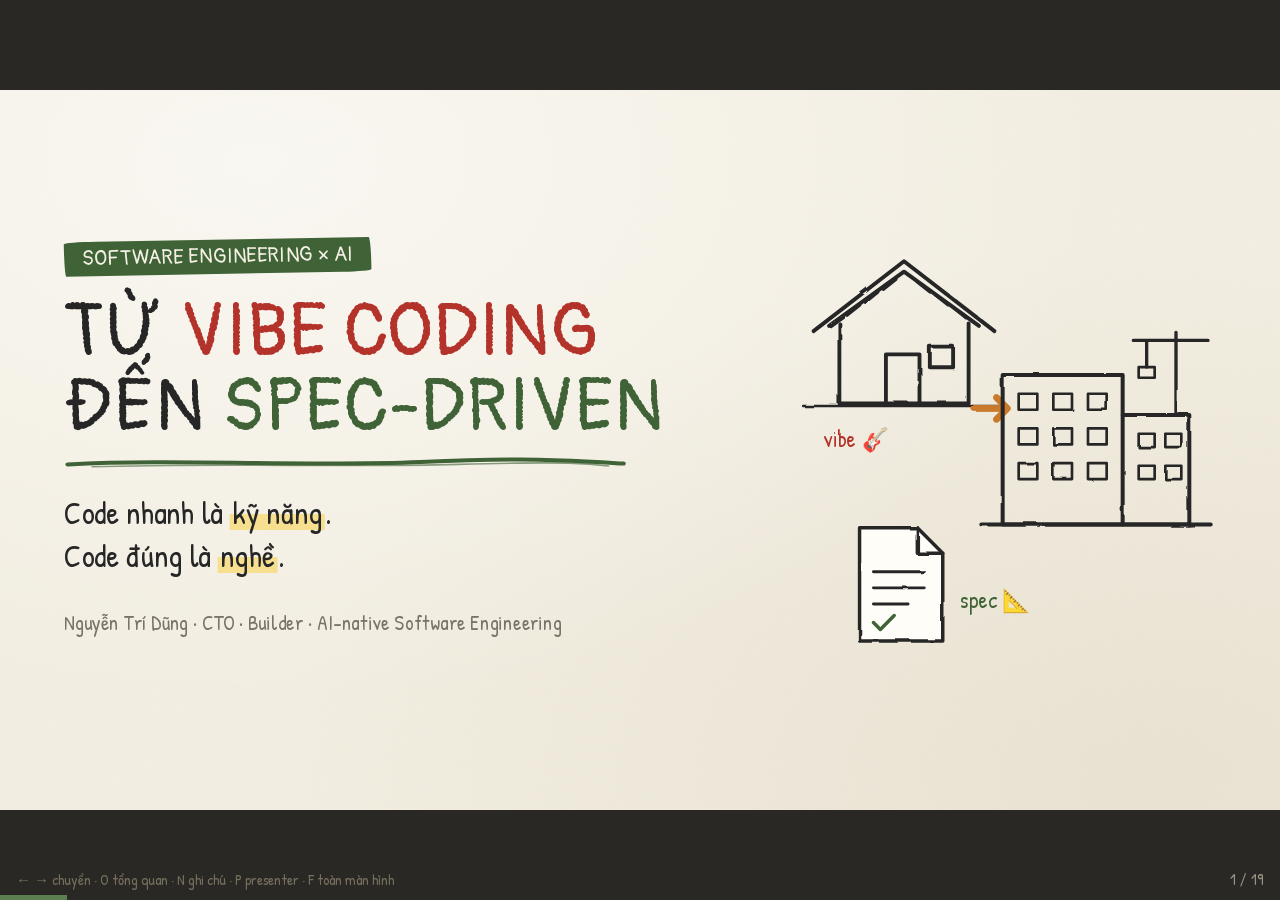
==== commit 50610108: "Thêm slide Bonus: 6 loại tài liệu spec thực tế (kiến trúc, business flow, sequence, ER, screen desig" ====
--- a/slides/index.html
+++ b/slides/index.html
@@ -99,6 +99,19 @@
 .ex>span{font-size:18.5px;color:var(--ink2);border:1.5px dashed #b8ae98;border-radius:14px;padding:1px 11px;background:rgba(255,255,255,.45)}
 .key{font-size:24px;line-height:1.3}
 .chot b,.key b{font-weight:400;color:var(--green)}
+.doc-grid{display:grid;grid-template-columns:repeat(3,1fr);gap:18px;margin-top:14px}
+.doc-card{background:#fff;border:2px solid #cfc6b0;border-radius:12px;overflow:hidden;cursor:zoom-in;box-shadow:3px 4px 0 rgba(0,0,0,.08);transition:transform .2s,box-shadow .2s}
+.doc-card:hover{transform:translateY(-3px) rotate(-.4deg);box-shadow:5px 8px 0 rgba(0,0,0,.12)}
+.doc-thumb{height:172px;overflow:hidden;background:#f1f5f9;border-bottom:1.5px solid #e2e8f0}
+.doc-thumb img{width:100%;display:block}
+.doc-cap{padding:8px 14px;display:flex;flex-direction:column;line-height:1.25}
+.doc-cap b{font-family:Inter,'Helvetica Neue',Arial,sans-serif;font-size:19px;font-weight:700;color:#1e293b}
+.doc-cap span{font-size:19px;color:var(--ink2)}
+.doc-cap code{font-size:14px;color:var(--green);margin-top:2px}
+#lb{position:fixed;inset:0;background:rgba(15,23,42,.92);z-index:20;display:none;flex-direction:column;align-items:center;justify-content:center;cursor:zoom-out}
+#lb.on{display:flex}
+#lb img{max-width:96vw;max-height:88vh;background:#fff;border-radius:6px;box-shadow:0 20px 60px rgba(0,0,0,.5)}
+#lb div{color:#e2e8f0;font:20px var(--hand);margin-top:12px}
 /* fragments */
 .frag{opacity:0;transform:translateY(14px);transition:opacity .45s ease,transform .45s ease}
 .frag.on{opacity:1;transform:none}
@@ -574,6 +587,36 @@
   </div>
   <div class="chot frag" data-f="9">Không viết được thành <b>automated test</b> → quy tắc đó chưa đủ rõ.</div>
 <aside class="notes">§12 (53:00–60:00) → User Story (Given/When/Then) → Functional Requirements (FR) → [NEEDS CLARIFICATION] → Success Criteria (SC) → bảng mơ hồ/testable (cho phòng đoán trước khi lật) → chốt. Số liệu MINH HOẠ.</aside>
+</section>
+
+<section class="slide" data-title="Bonus: tài liệu thực tế" data-part="3. Spec-Driven Development (35–60')">
+  <div class="secno">BONUS</div>
+  <h1 class="t" style="font-size:52px">Spec ngoài đời thực <span class="g">trông thế nào?</span></h1>
+  <svg class="brush"><use href="#brush"/></svg>
+  <p class="sub" style="font-size:24px;margin-top:6px">Cùng 1 nghiệp vụ <b>cầm cố cổ phiếu vay tiền</b> · 6 loại tài liệu · <span class="m">bấm vào để phóng to</span></p>
+  <div class="doc-grid">
+      <div class="doc-card frag" data-f="1" data-doc="docs/01-architecture.svg" data-cap="System Architecture Diagram — Sơ đồ kiến trúc tổng thể">
+        <div class="doc-thumb"><img src="docs/01-architecture.svg" alt="System Architecture Diagram"></div>
+        <div class="doc-cap"><b>System Architecture Diagram</b><span>Sơ đồ kiến trúc tổng thể</span><code>plan.md · Architecture</code></div></div>
+      <div class="doc-card frag" data-f="2" data-doc="docs/02-business-flow.svg" data-cap="Business Flow (Swimlane) — Luồng nghiệp vụ giữa các bên">
+        <div class="doc-thumb"><img src="docs/02-business-flow.svg" alt="Business Flow (Swimlane)"></div>
+        <div class="doc-cap"><b>Business Flow (Swimlane)</b><span>Luồng nghiệp vụ giữa các bên</span><code>spec.md · What &amp; Why</code></div></div>
+      <div class="doc-card frag" data-f="3" data-doc="docs/03-sequence.svg" data-cap="Sequence Diagram — Trình tự gọi giữa các hệ thống">
+        <div class="doc-thumb"><img src="docs/03-sequence.svg" alt="Sequence Diagram"></div>
+        <div class="doc-cap"><b>Sequence Diagram</b><span>Trình tự gọi giữa các hệ thống</span><code>plan.md · contracts/</code></div></div>
+      <div class="doc-card frag" data-f="4" data-doc="docs/04-er-diagram.svg" data-cap="ER Diagram — Thiết kế dữ liệu">
+        <div class="doc-thumb"><img src="docs/04-er-diagram.svg" alt="ER Diagram"></div>
+        <div class="doc-cap"><b>ER Diagram</b><span>Thiết kế dữ liệu</span><code>data-model.md</code></div></div>
+      <div class="doc-card frag" data-f="5" data-doc="docs/05-screen-design.svg" data-cap="Screen Design — Màn hình · item · action">
+        <div class="doc-thumb"><img src="docs/05-screen-design.svg" alt="Screen Design"></div>
+        <div class="doc-cap"><b>Screen Design</b><span>Màn hình · item · action</span><code>spec.md + plan.md</code></div></div>
+      <div class="doc-card frag" data-f="6" data-doc="docs/06-api-spec.svg" data-cap="API Specification — Hợp đồng API (OpenAPI)">
+        <div class="doc-thumb"><img src="docs/06-api-spec.svg" alt="API Specification"></div>
+        <div class="doc-cap"><b>API Specification</b><span>Hợp đồng API (OpenAPI)</span><code>contracts/</code></div></div>
+      </div>
+  <div class="chot frag" data-f="7">Spec Kit sinh bản <b>gọn (Markdown)</b>. Dự án thật có thể là <b>cả bộ tài liệu</b> này, miễn là <b>nguồn sự thật</b>, có version, review được.</div>
+<aside class="notes">BONUS (≈3–5') Nhấn → từng thẻ. Bấm vào thẻ để phóng to toàn màn hình; trong chế độ phóng to: ← → chuyển tài liệu, Esc đóng.
+Tất cả là MINH HOẠ cho hệ thống giả định "PledgeLend".</aside>
 </section>
 
 <!-- 10 ─────────────────────────────────────────── -->
@@ -701,6 +744,7 @@
 <div id="bar"></div><div id="pg"></div>
 <div id="help">← → chuyển · O tổng quan · N ghi chú · P presenter · F toàn màn hình</div>
 <div id="notes-ov"></div>
+<div id="lb"><img alt=""><div></div></div>
 
 <!-- Presenter view -->
 <div id="pv">
@@ -761,6 +805,23 @@
     if (document.body.classList.contains('overview')) { document.body.classList.remove('overview'); show(k, 0); }
   }));
 
+
+  // ---- lightbox cho slide Bonus ----
+  const lb = document.getElementById('lb');
+  let lbList = [], lbIdx = 0;
+  const lbShow = k => { lbIdx = (k + lbList.length) % lbList.length; const c = lbList[lbIdx];
+    lb.querySelector('img').src = c.dataset.doc; lb.querySelector('div').textContent = `${lbIdx + 1}/${lbList.length} · ${c.dataset.cap}  ·  ← → chuyển · Esc đóng`; lb.classList.add('on'); };
+  document.querySelectorAll('.doc-card').forEach((c, k, all) => c.addEventListener('click', e => {
+    if (document.body.classList.contains('overview')) return;
+    e.stopPropagation(); lbList = [...all]; lbShow(k); }));
+  lb.addEventListener('click', () => lb.classList.remove('on'));
+  addEventListener('keydown', e => {
+    if (!lb.classList.contains('on')) return;
+    e.stopImmediatePropagation(); e.preventDefault();
+    if (e.key === 'Escape') lb.classList.remove('on');
+    else if (['ArrowRight', ' ', 'PageDown'].includes(e.key)) lbShow(lbIdx + 1);
+    else if (['ArrowLeft', 'PageUp'].includes(e.key)) lbShow(lbIdx - 1);
+  }, true);
   addEventListener('keydown', e => {
     if (e.metaKey || e.ctrlKey || e.altKey) return;
     const k = e.key;
